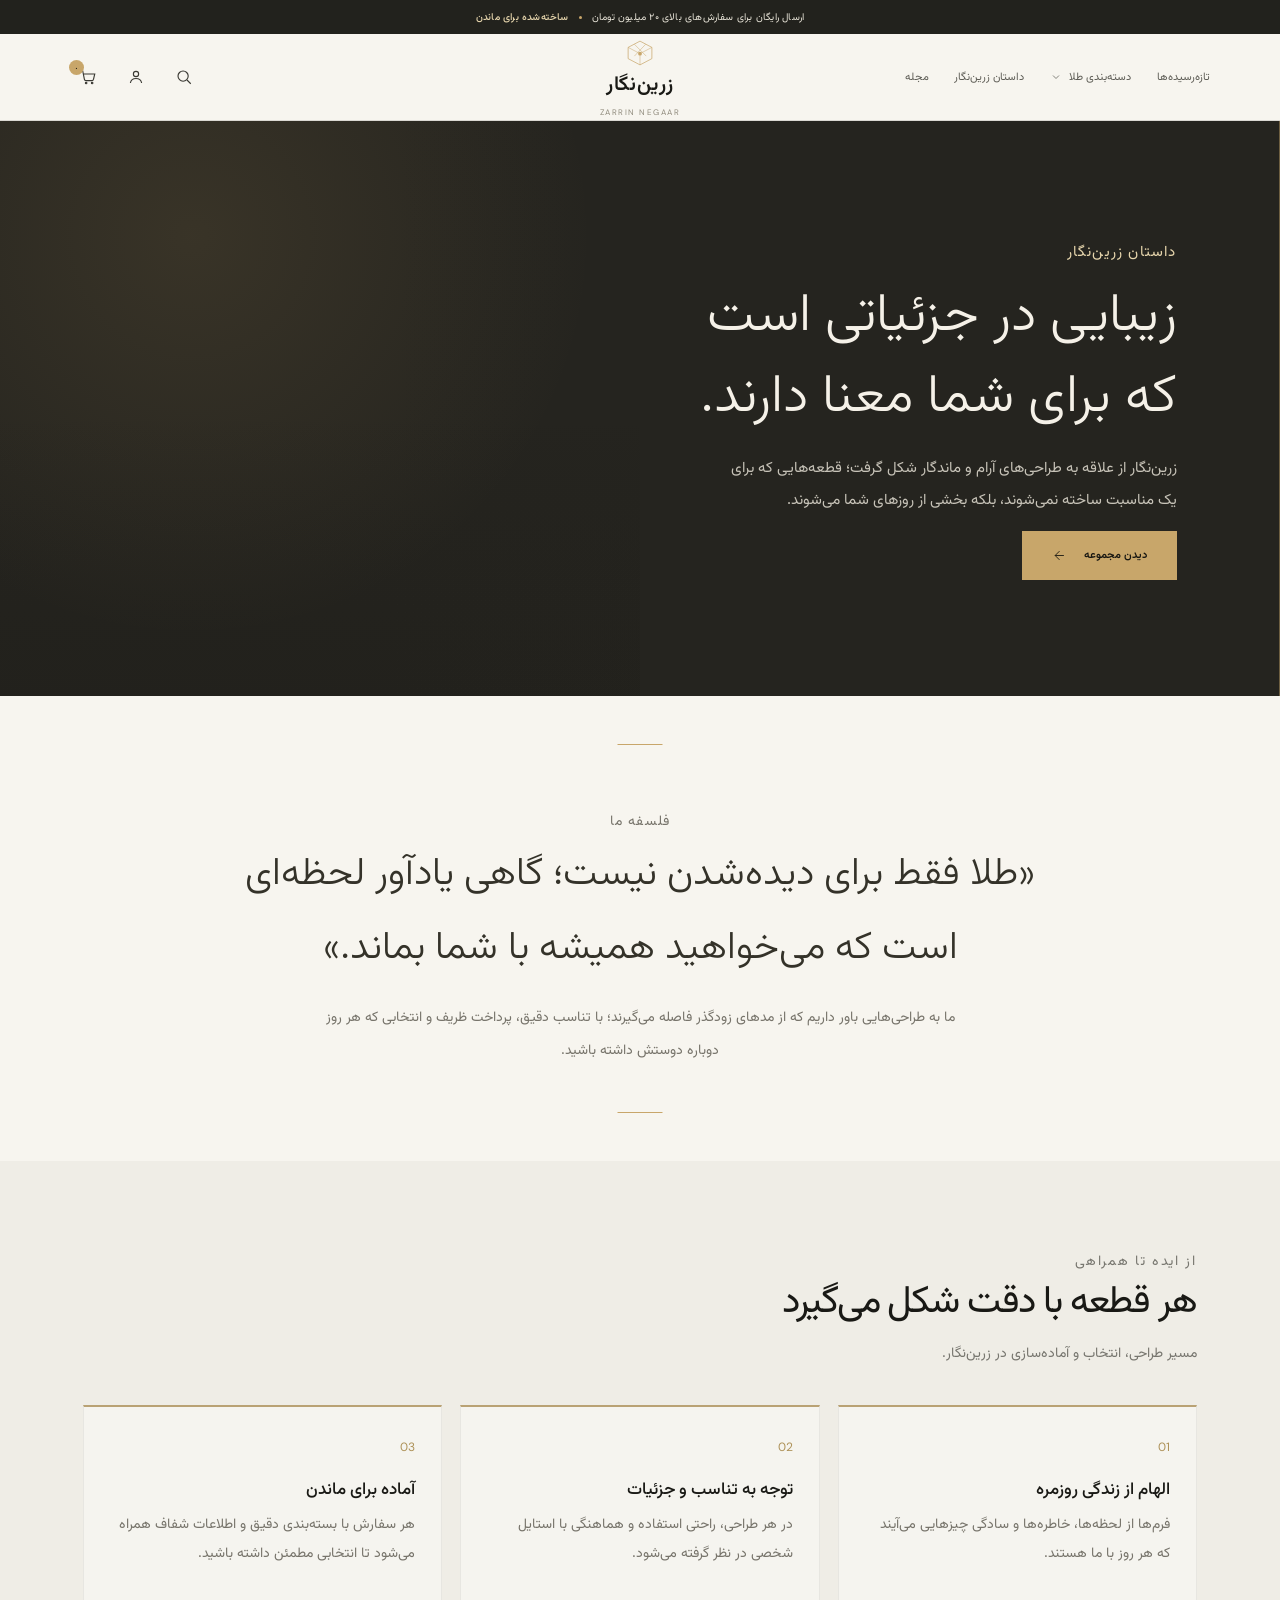
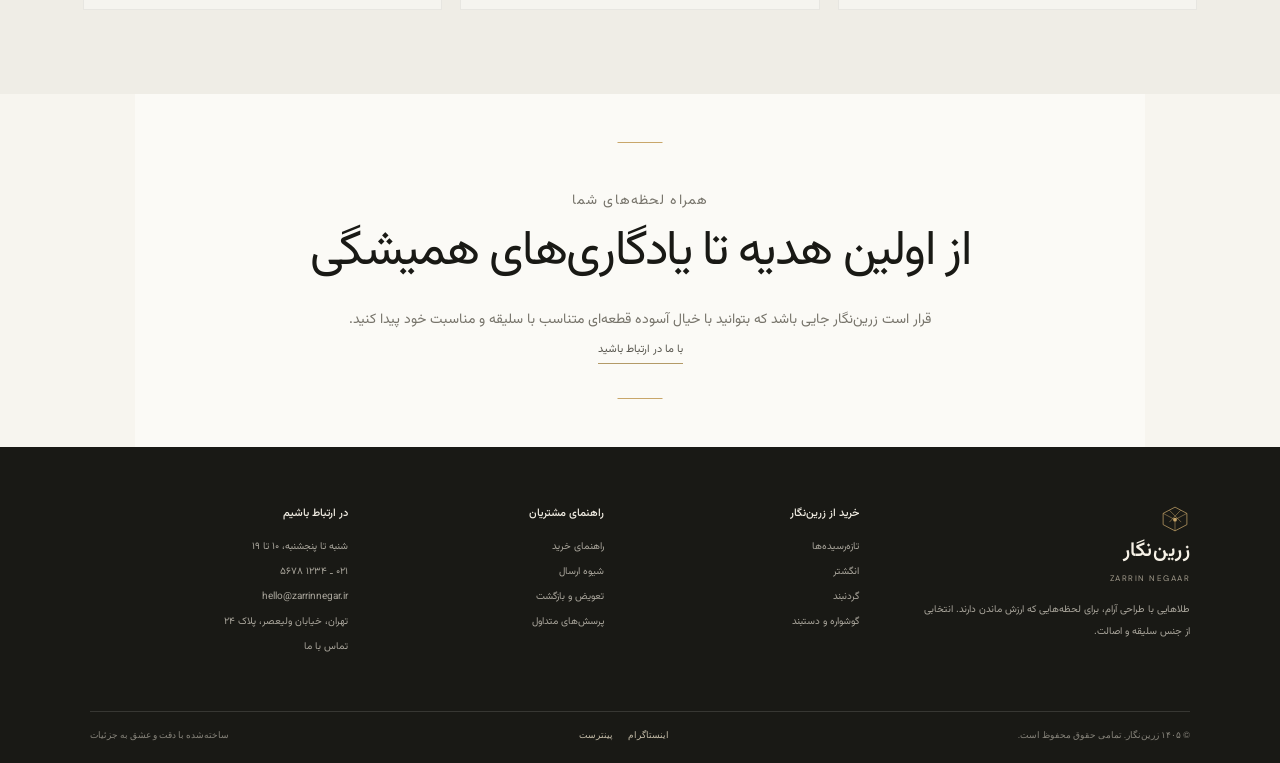
==== about.html @ 1ecd7d29 "Add complete Zarrin Negar website and Pages deployment" ====
<!doctype html>
<html lang="fa" dir="rtl">
<head>
  <meta charset="utf-8">
  <meta name="viewport" content="width=device-width, initial-scale=1">
  <meta name="theme-color" content="#171713">
  <meta name="description" content="با داستان و نگاه طراحی زرین‌نگار آشنا شوید.">
  <title>داستان زرین‌نگار | زرین‌نگار</title>
  <link rel="preconnect" href="https://fonts.googleapis.com">
  <link rel="preconnect" href="https://fonts.gstatic.com" crossorigin>
  <link href="https://fonts.googleapis.com/css2?family=DM+Sans:wght@400;500;600;700&family=Vazirmatn:wght@300;400;500;600;700;800&display=swap" rel="stylesheet">
  <link rel="stylesheet" href="assets/site.css">
</head>
<body data-page="about">
<div class="announcement"><span>ارسال رایگان برای سفارش‌های بالای ۲۰ میلیون تومان</span><span class="dot"></span><b>ساخته‌شده برای ماندن</b></div>
<header class="site-header">
    <div class="header-main">
      <nav class="header-nav" aria-label="منوی اصلی">
        <ul class="nav-links">
          <li><a href="products.html">تازه‌رسیده‌ها</a></li>
          <li class="nav-item has-mega">
            <button class="nav-trigger" id="gold-menu-trigger" aria-haspopup="true" aria-expanded="false" aria-controls="gold-mega-menu">
              دسته‌بندی طلا
              <svg viewBox="0 0 24 24" aria-hidden="true"><path d="m6 9 6 6 6-6"/></svg>
            </button>
            <div class="mega-menu" id="gold-mega-menu">
              <div class="mega-menu-inner">
                <div class="mega-intro">
                  <p class="mega-kicker">انتخابی به سبک شما</p>
                  <h2>یک جزئیات، تمام تفاوت.</h2>
                  <p>از قطعه‌های مینیمال روزمره تا انتخاب‌های چشمگیر برای مناسبت‌های خاص.</p>
                  <a class="mega-all-link" href="products.html">دیدن همه دسته‌ها <svg viewBox="0 0 24 24" aria-hidden="true"><path d="M19 12H5m7 7-7-7 7-7"/></svg></a>
                  <div class="mega-quicklinks"><a href="products.html">هدیه‌های ماندگار</a><a href="products.html">طلاهای مینیمال</a></div>
                </div>
                <div class="mega-categories" aria-label="دسته‌بندی محصولات">
                  <a class="mega-category-card" href="products.html"><img loading="lazy" src="https://images.unsplash.com/photo-1605100804763-247f67b3557e?auto=format&fit=crop&w=650&q=80" alt=""><span><strong>انگشتر</strong><small>ظریف، روزمره و خاص</small></span></a>
                  <a class="mega-category-card" href="products.html"><img loading="lazy" src="https://images.unsplash.com/photo-1611652022419-a9419f74343d?auto=format&fit=crop&w=650&q=80" alt=""><span><strong>گردنبند</strong><small>زنجیر و پلاک‌های ماندگار</small></span></a>
                  <a class="mega-category-card" href="products.html"><img loading="lazy" src="https://images.unsplash.com/photo-1617038220319-276d3cfab638?auto=format&fit=crop&w=650&q=80" alt=""><span><strong>گوشواره</strong><small>از مینیمال تا مجلسی</small></span></a>
                  <a class="mega-category-card" href="products.html"><img loading="lazy" src="https://images.unsplash.com/photo-1611591437281-460bfbe1220a?auto=format&fit=crop&w=650&q=80" alt=""><span><strong>دستبند</strong><small>همراه همیشگی شما</small></span></a>
                </div>
                <a class="mega-feature" href="products.html">
                  <img loading="lazy" src="https://images.unsplash.com/photo-1617038220319-276d3cfab638?auto=format&fit=crop&w=900&q=82" alt="مجموعه تازه زرین‌نگار">
                  <span class="mega-feature-copy"><small>تازه در زرین‌نگار</small><strong>درخشش‌های هر روز</strong><span>دیدن مجموعه <svg viewBox="0 0 24 24" aria-hidden="true"><path d="M19 12H5m7 7-7-7 7-7"/></svg></span></span>
                </a>
              </div>
            </div>
          </li>
          <li><a href="about.html">داستان زرین‌نگار</a></li>
          <li><a href="journal.html">مجله</a></li>
        </ul>
      </nav>
      <button class="icon-button menu-toggle" id="mobile-menu-toggle" aria-label="باز کردن منو" aria-expanded="false" aria-controls="mobile-menu">
        <svg viewBox="0 0 24 24"><path d="M4 7h16M4 12h16M4 17h16"/></svg>
      </button>
      <a class="brand" href="index.html" aria-label="زرین‌نگار، صفحه اصلی">
        <svg class="brand-mark" viewBox="0 0 48 44" aria-hidden="true"><path d="M24 3 5 13v18l19 10 19-10V13L24 3Z" fill="none" stroke="currentColor" stroke-width="1.15"/><path d="m5 13 19 10 19-10M24 23v18M15 8l19 19M33 8 15 27" fill="none" stroke="currentColor" stroke-width=".8"/><circle cx="24" cy="23" r="3" fill="currentColor"/></svg>
        <span class="brand-name">زرین‌نگار</span><span class="brand-caption">ZARRIN NEGAAR</span>
      </a>
      <div class="header-tools">
        <button class="icon-button search-button" aria-label="جست‌وجو"><svg viewBox="0 0 24 24"><circle cx="10.8" cy="10.8" r="6.8"/><path d="m16 16 5 5"/></svg></button>
        <button class="icon-button" aria-label="حساب کاربری"><svg viewBox="0 0 24 24"><circle cx="12" cy="8" r="3.5"/><path d="M4.5 20c.7-4 3.3-6 7.5-6s6.8 2 7.5 6"/></svg></button>
        <a href="cart.html" class="icon-button" aria-label="سبد خرید"><svg viewBox="0 0 24 24"><path d="M3 4h2l2.2 11.2a2 2 0 0 0 2 1.6h8.2a2 2 0 0 0 1.9-1.5L21 8H6"/><circle cx="9.5" cy="20" r="1"/><circle cx="17.5" cy="20" r="1"/></svg><span class="cart-count">0</span></a>
      </div>
    </div>
    <nav class="mobile-nav" id="mobile-menu" aria-label="منوی موبایل">
      <div class="mobile-nav-head">
        <a class="mobile-brand" href="index.html" aria-label="زرین‌نگار، صفحه اصلی">
          <svg class="brand-mark" viewBox="0 0 48 44" aria-hidden="true"><path d="M24 3 5 13v18l19 10 19-10V13L24 3Z" fill="none" stroke="currentColor" stroke-width="1.15"/><path d="m5 13 19 10 19-10M24 23v18M15 8l19 19M33 8 15 27" fill="none" stroke="currentColor" stroke-width=".8"/><circle cx="24" cy="23" r="3" fill="currentColor"/></svg>
          <span><span class="mobile-brand-name">زرین‌نگار</span><span class="mobile-brand-caption">ZARRIN NEGAAR</span></span>
        </a>
        <button class="mobile-close" type="button" aria-label="بستن منو"><svg viewBox="0 0 24 24"><path d="m6 6 12 12M18 6 6 18"/></svg></button>
      </div>
      <div class="mobile-nav-meta"><span>فروشگاه آنلاین زرین‌نگار</span><span>همراه شما</span></div>
      <div class="mobile-nav-links">
        <a class="mobile-nav-link" href="products.html"><span class="mobile-number">01</span><span>تازه‌رسیده‌ها</span><svg viewBox="0 0 24 24" aria-hidden="true"><path d="M19 12H5m7 7-7-7 7-7"/></svg></a>
        <div class="mobile-accordion">
          <button class="mobile-accordion-trigger" type="button" aria-expanded="false" aria-controls="mobile-categories"><span>دسته‌بندی طلا</span><svg viewBox="0 0 24 24" aria-hidden="true"><path d="m6 9 6 6 6-6"/></svg></button>
          <div class="mobile-subnav" id="mobile-categories" hidden><a href="products.html">انگشتر</a><a href="products.html">گردنبند</a><a href="products.html">گوشواره</a><a href="products.html">دستبند</a></div>
        </div>
        <a class="mobile-nav-link" href="about.html"><span class="mobile-number">02</span><span>داستان زرین‌نگار</span><svg viewBox="0 0 24 24" aria-hidden="true"><path d="M19 12H5m7 7-7-7 7-7"/></svg></a>
        <a class="mobile-nav-link" href="journal.html"><span class="mobile-number">03</span><span>مجله زرین‌نگار</span><svg viewBox="0 0 24 24" aria-hidden="true"><path d="M19 12H5m7 7-7-7 7-7"/></svg></a>
      </div>
      <a class="mobile-menu-cta" href="products.html">دیدن همه محصولات <svg viewBox="0 0 24 24" aria-hidden="true"><path d="M19 12H5m7 7-7-7 7-7"/></svg></a>
      <div class="mobile-nav-bottom"><div>برای راهنمایی و خرید<a href="tel:+982112345678">۰۲۱ ـ ۱۲۳۴ ۵۶۷۸</a></div><div class="mobile-socials"><a href="#">اینستاگرام</a><a href="#">تلگرام</a></div></div>
    </nav>
    <button class="menu-backdrop" type="button" aria-label="بستن منو" hidden></button>
  </header>

<main class="inner-page">
  <section class="story-hero"><div class="story-hero-copy"><p class="page-kicker">داستان زرین‌نگار</p><h1>زیبایی در جزئیاتی است که برای شما معنا دارند.</h1><p>زرین‌نگار از علاقه به طراحی‌های آرام و ماندگار شکل گرفت؛ قطعه‌هایی که برای یک مناسبت ساخته نمی‌شوند، بلکه بخشی از روزهای شما می‌شوند.</p><a class="button-primary" href="products.html">دیدن مجموعه <svg viewBox="0 0 24 24"><path d="M19 12H5m7 7-7-7 7-7"/></svg></a></div><div class="story-hero-image" role="img" aria-label="جزئیات زیورآلات طلا"></div></section>
  <section class="story-statement"><p class="page-kicker">فلسفه ما</p><blockquote>«طلا فقط برای دیده‌شدن نیست؛ گاهی یادآور لحظه‌ای است که می‌خواهید همیشه با شما بماند.»</blockquote><p>ما به طراحی‌هایی باور داریم که از مدهای زودگذر فاصله می‌گیرند؛ با تناسب دقیق، پرداخت ظریف و انتخابی که هر روز دوباره دوستش داشته باشید.</p></section>
  <section class="craft-section"><div class="section-heading"><div><p class="section-kicker">از ایده تا همراهی</p><h2>هر قطعه با دقت شکل می‌گیرد</h2><p>مسیر طراحی، انتخاب و آماده‌سازی در زرین‌نگار.</p></div></div><div class="craft-grid"><article class="craft-card"><b>01</b><h3>الهام از زندگی روزمره</h3><p>فرم‌ها از لحظه‌ها، خاطره‌ها و سادگی چیزهایی می‌آیند که هر روز با ما هستند.</p></article><article class="craft-card"><b>02</b><h3>توجه به تناسب و جزئیات</h3><p>در هر طراحی، راحتی استفاده و هماهنگی با استایل شخصی در نظر گرفته می‌شود.</p></article><article class="craft-card"><b>03</b><h3>آماده برای ماندن</h3><p>هر سفارش با بسته‌بندی دقیق و اطلاعات شفاف همراه می‌شود تا انتخابی مطمئن داشته باشید.</p></article></div></section>
  <section class="story-statement"><p class="page-kicker">همراه لحظه‌های شما</p><h2 class="page-title">از اولین هدیه تا یادگاری‌های همیشگی</h2><p>قرار است زرین‌نگار جایی باشد که بتوانید با خیال آسوده قطعه‌ای متناسب با سلیقه و مناسبت خود پیدا کنید.</p><a class="view-all" href="contact.html">با ما در ارتباط باشید</a></section>
</main>
<footer class="site-footer">
    <div class="footer-main">
      <div class="footer-brand-block"><a class="brand footer-brand" href="index.html"><svg class="brand-mark" viewBox="0 0 48 44" aria-hidden="true"><path d="M24 3 5 13v18l19 10 19-10V13L24 3Z" fill="none" stroke="currentColor" stroke-width="1.15"/><path d="m5 13 19 10 19-10M24 23v18M15 8l19 19M33 8 15 27" fill="none" stroke="currentColor" stroke-width=".8"/><circle cx="24" cy="23" r="3" fill="currentColor"/></svg><span class="brand-name">زرین‌نگار</span><span class="brand-caption">ZARRIN NEGAAR</span></a><p class="footer-about">طلاهایی با طراحی آرام، برای لحظه‌هایی که ارزش ماندن دارند. انتخابی از جنس سلیقه و اصالت.</p></div>
      <div class="footer-col"><h3>خرید از زرین‌نگار</h3><a href="products.html">تازه‌رسیده‌ها</a><a href="products.html">انگشتر</a><a href="products.html">گردنبند</a><a href="products.html">گوشواره و دستبند</a></div>
      <div class="footer-col"><h3>راهنمای مشتریان</h3><a href="shipping.html#guide">راهنمای خرید</a><a href="shipping.html">شیوه ارسال</a><a href="shipping.html#returns">تعویض و بازگشت</a><a href="faq.html">پرسش‌های متداول</a></div>
      <div class="footer-col"><h3>در ارتباط باشیم</h3><p>شنبه تا پنجشنبه، ۱۰ تا ۱۹</p><a href="tel:+982112345678">۰۲۱ ـ ۱۲۳۴ ۵۶۷۸</a><a href="mailto:hello@zarrinnegar.ir">hello@zarrinnegar.ir</a><p>تهران، خیابان ولیعصر، پلاک ۲۴</p><a href="contact.html">تماس با ما</a></div>
    </div>
    <div class="footer-bottom"><span>© ۱۴۰۵ زرین‌نگار. تمامی حقوق محفوظ است.</span><div class="socials"><a href="#" aria-label="اینستاگرام">اینستاگرام</a><a href="#" aria-label="پینترست">پینترست</a></div><span>ساخته‌شده با دقت و عشق به جزئیات</span></div>
  </footer>
<div class="toast" role="status" aria-live="polite"></div>
<script src="assets/site.js" defer></script>
</body>
</html>
---- assets/site.css ----
:root {
      --ink: #191915;
      --ink-soft: #292923;
      --paper: #f7f5ef;
      --paper-deep: #eeeae0;
      --gold: #c8a66a;
      --gold-light: #e7d6ad;
      --muted: #77766f;
      --line: rgba(25, 25, 21, .13);
      --white: #fffefa;
      --serif: Georgia, 'Times New Roman', serif;
      --ease: cubic-bezier(.22,.68,0,1);
    }
    * { box-sizing: border-box; }
    html { scroll-behavior: smooth; }
    body { margin: 0; background: var(--paper); color: var(--ink); font-family: 'Vazirmatn', sans-serif; -webkit-font-smoothing: antialiased; }
    body, button, input { font-family: 'Vazirmatn', sans-serif; }
    a { color: inherit; text-decoration: none; }
    button { color: inherit; }
    a:focus-visible, button:focus-visible { outline: 2px solid #a27d3e; outline-offset: 3px; }
    .announcement { height: 34px; display: flex; justify-content: center; align-items: center; gap: 10px; background: #22221d; color: #e9e5d9; font-size: 10px; letter-spacing: .02em; }
    .announcement b { color: var(--gold-light); font-weight: 500; }
    .announcement .dot { width: 3px; height: 3px; background: var(--gold); border-radius: 50%; }
    .site-header { position: relative; z-index: 20; background: var(--paper); border-bottom: 1px solid var(--line); }
    .header-main { max-width: 1440px; min-height: 86px; padding: 0 clamp(28px, 5.5vw, 78px); margin: auto; display: grid; grid-template-columns: minmax(0, 1fr) auto minmax(0, 1fr); column-gap: clamp(24px, 4vw, 56px); align-items: center; }
    .header-tools, .header-nav, .nav-links, .brand, .icon-button { display: flex; align-items: center; }
    .header-tools { gap: 12px; justify-self: end; white-space: nowrap; }
    .header-nav { min-width: 0; justify-self: start; }
    .nav-links { gap: clamp(17px, 2vw, 29px); list-style: none; padding: 0; margin: 0; color: #5d5c55; font-size: 11px; white-space: nowrap; }
    .nav-links a { transition: color .2s ease; }
    .nav-links a:hover { color: #a27d3e; }
    .nav-item { display: flex; align-items: center; }
    .nav-trigger { display: inline-flex; align-items: center; gap: 7px; padding: 12px 0; border: 0; background: transparent; color: inherit; font: inherit; white-space: nowrap; cursor: pointer; transition: color .2s ease; }
    .nav-trigger:hover, .nav-trigger[aria-expanded="true"] { color: #a27d3e; }
    .nav-trigger svg { width: 12px; height: 12px; stroke: currentColor; stroke-width: 1.5; fill: none; transition: transform .25s ease; }
    .nav-item.has-mega:hover:not(.is-dismissed) .nav-trigger svg, .nav-item.is-open .nav-trigger svg { transform: rotate(180deg); }
    .mega-menu { position: absolute; z-index: 25; top: 100%; right: 0; left: 0; overflow: hidden; background: rgba(249,247,241,.985); border-top: 1px solid rgba(25,25,21,.08); box-shadow: 0 24px 44px rgba(23,22,18,.13); opacity: 0; visibility: hidden; pointer-events: none; transform: translateY(10px); transition: opacity .25s ease, transform .25s ease, visibility .25s; }
    .nav-item.has-mega:hover:not(.is-dismissed) .mega-menu, .nav-item.has-mega.is-open .mega-menu { opacity: 1; visibility: visible; pointer-events: auto; transform: translateY(0); }
    .mega-menu-inner { max-width: 1440px; padding: 28px clamp(28px, 5.5vw, 78px) 32px; margin: auto; display: grid; grid-template-columns: .82fr 1.65fr 1fr; gap: 24px; align-items: stretch; }
    .mega-intro { padding: 11px 0 11px 22px; display: flex; flex-direction: column; justify-content: center; align-items: flex-start; border-left: 1px solid var(--line); }
    .mega-kicker { margin: 0 0 10px; color: #a27d3e; font-size: 9px; letter-spacing: .1em; }
    .mega-intro h2 { max-width: 245px; margin: 0; font-size: 22px; line-height: 1.65; font-weight: 400; }
    .mega-intro p { max-width: 255px; margin: 8px 0 15px; color: #77746b; font-size: 10px; line-height: 2; }
    .mega-all-link { display: inline-flex; align-items: center; gap: 7px; color: #6f572f; font-size: 10px; }
    .mega-all-link svg { width: 14px; height: 14px; stroke: currentColor; stroke-width: 1.4; fill: none; }
    .mega-quicklinks { display: flex; flex-wrap: wrap; gap: 7px; margin-top: 19px; }
    .mega-quicklinks a { padding: 6px 9px; border: 1px solid rgba(25,25,21,.12); color: #67645b; font-size: 9px; transition: background .2s, border-color .2s; }
    .mega-quicklinks a:hover { background: #eee8da; border-color: rgba(162,125,62,.35); }
    .mega-categories { display: grid; grid-template-columns: repeat(2, minmax(0, 1fr)); gap: 11px; }
    .mega-category-card { position: relative; min-width: 0; min-height: 112px; overflow: hidden; display: flex; flex-direction: column; justify-content: flex-end; align-items: flex-start; padding: 14px 15px; color: white; background: #cbc5b8; }
    .mega-category-card img, .mega-feature img { position: absolute; inset: 0; width: 100%; height: 100%; display: block; object-fit: cover; transition: transform .7s var(--ease); }
    .mega-category-card:after, .mega-feature:after { content: ''; position: absolute; inset: 0; background: linear-gradient(0deg, rgba(21,20,17,.8), rgba(21,20,17,.04) 75%); }
    .mega-category-card > span, .mega-feature-copy { position: relative; z-index: 1; }
    .mega-category-card strong { font-size: 14px; font-weight: 500; }
    .mega-category-card small { margin-top: 3px; color: rgba(255,255,255,.75); font-size: 9px; }
    .mega-category-card:hover img, .mega-feature:hover img { transform: scale(1.055); }
    .mega-feature { position: relative; min-height: 235px; overflow: hidden; display: flex; align-items: flex-end; padding: 20px; color: white; background: #aaa08d; }
    .mega-feature:after { background: linear-gradient(0deg, rgba(21,20,17,.82), rgba(21,20,17,.02) 82%); }
    .mega-feature-copy small { display: block; margin-bottom: 5px; color: var(--gold-light); font-size: 9px; }
    .mega-feature-copy strong { display: block; font-size: 18px; font-weight: 400; }
    .mega-feature-copy span { display: inline-flex; align-items: center; gap: 7px; margin-top: 12px; font-size: 9px; }
    .mega-feature-copy svg { width: 13px; height: 13px; stroke: currentColor; stroke-width: 1.4; fill: none; }
    .brand { justify-self: center; gap: 8px; flex-direction: column; line-height: 1; white-space: nowrap; }
    .brand-mark { width: 30px; height: 28px; color: var(--gold); }
    .brand-name { font-size: 20px; letter-spacing: .03em; font-weight: 600; }
    .brand-caption { margin-top: 5px; color: #8f8a7c; font-size: 8px; letter-spacing: .19em; direction: ltr; font-family: 'DM Sans', sans-serif; }
    .icon-button { position: relative; justify-content: center; width: 36px; height: 36px; padding: 0; background: transparent; border: 1px solid transparent; border-radius: 50%; cursor: pointer; color: #3a3933; transition: color .2s, background .2s, border-color .2s; }
    .icon-button:hover { color: #a27d3e; background: #efede6; border-color: rgba(162,125,62,.14); }
    .icon-button svg { width: 18px; height: 18px; stroke: currentColor; stroke-width: 1.5; fill: none; }
    .cart-count { position: absolute; top: 0; left: -2px; display: grid; place-items: center; min-width: 15px; height: 15px; padding: 0 3px; border-radius: 50%; background: var(--gold); color: #201d16; font-family: 'DM Sans', sans-serif; font-size: 9px; }
    .menu-toggle { display: none; }
    .hero { min-height: 650px; height: min(760px, calc(100svh - 116px)); position: relative; overflow: hidden; background: #25241f; color: var(--white); }
    .hero-image { position: absolute; inset: 0; background-image: linear-gradient(270deg, rgba(21,21,18,.97) 0%, rgba(21,21,18,.86) 30%, rgba(21,21,18,.28) 59%, rgba(21,21,18,.02) 100%), url('https://images.unsplash.com/photo-1611652022419-a9419f74343d?auto=format&fit=crop&w=2200&q=88'); background-position: center, 39% 43%; background-size: cover; transform: scale(1.01); }
    .hero:after { content: ''; position: absolute; inset: 0; pointer-events: none; background: linear-gradient(0deg, rgba(15,15,13,.28), transparent 23%); }
    .hero-inner { position: relative; z-index: 1; width: min(1440px, 100%); height: 100%; padding: 0 8.1%; margin: auto; display: flex; align-items: center; }
    .hero-copy { width: min(520px, 48%); padding: 5px 0 28px; animation: rise .9s var(--ease) both; }
    .eyebrow { display: inline-flex; align-items: center; gap: 10px; color: var(--gold-light); font-size: 10px; letter-spacing: .12em; }
    .eyebrow:before { content: ''; width: 27px; height: 1px; background: var(--gold); }
    .hero h1 { margin: 23px 0 18px; font-weight: 400; font-size: clamp(42px, 5vw, 72px); line-height: 1.36; letter-spacing: -.045em; }
    .hero h1 span { display: block; color: var(--gold-light); font-weight: 300; }
    .hero-copy p { max-width: 390px; margin: 0; color: #d0cec7; font-size: 13px; line-height: 2.2; font-weight: 300; }
    .hero-actions { display: flex; align-items: center; gap: 24px; margin-top: 32px; }
    .button-primary { min-width: 155px; height: 49px; display: inline-flex; justify-content: center; align-items: center; gap: 17px; padding: 0 20px; background: var(--gold); color: #171611; border: 1px solid var(--gold); font-size: 11px; font-weight: 600; transition: background .25s, color .25s, gap .25s; }
    .button-primary:hover { background: transparent; color: var(--gold-light); gap: 23px; }
    .button-primary svg, .text-link svg { width: 15px; height: 15px; stroke: currentColor; stroke-width: 1.4; fill: none; }
    .text-link { display: inline-flex; align-items: center; gap: 8px; color: #e3e0d8; font-size: 11px; transition: color .2s; }
    .text-link:hover { color: var(--gold-light); }
    .hero-index { position: absolute; z-index: 1; bottom: 36px; left: 8%; display: flex; align-items: center; gap: 11px; color: rgba(255,255,255,.63); font: 10px 'DM Sans', sans-serif; direction: ltr; }
    .hero-index .index-line { width: 50px; height: 1px; background: rgba(255,255,255,.5); }
    .hero-index strong { color: white; font-weight: 400; }
    .side-note { position: absolute; z-index: 1; right: 3%; top: 50%; transform: translateY(-50%); writing-mode: vertical-rl; color: rgba(255,255,255,.47); font-size: 9px; letter-spacing: .16em; }
    .section { padding: 100px 6.5%; }
    .section-heading { max-width: 1440px; margin: 0 auto 42px; display: flex; justify-content: space-between; align-items: end; }
    .section-kicker { margin: 0 0 11px; color: #a27d3e; font-size: 10px; letter-spacing: .12em; }
    .section-heading h2, .editorial-copy h2 { margin: 0; font-size: clamp(25px, 3vw, 39px); font-weight: 400; letter-spacing: -.04em; }
    .section-heading p { margin: 10px 0 0; color: var(--muted); font-size: 12px; }
    .view-all { display: inline-flex; align-items: center; gap: 9px; padding-bottom: 5px; border-bottom: 1px solid #b39a67; color: #58564e; font-size: 11px; white-space: nowrap; }
    .view-all svg { width: 14px; height: 14px; stroke: currentColor; stroke-width: 1.4; fill: none; }
    .category-grid { max-width: 1440px; margin: auto; display: grid; grid-template-columns: repeat(4, 1fr); gap: 18px; }
    .category-card { position: relative; min-height: 355px; overflow: hidden; background: #ded9cd; }
    .category-card img { width: 100%; height: 100%; min-height: 355px; object-fit: cover; display: block; transition: transform .8s var(--ease); filter: saturate(.82); }
    .category-card:hover img { transform: scale(1.045); }
    .category-card:after { content: ''; position: absolute; inset: 45% 0 0; background: linear-gradient(0deg, rgba(22,21,18,.82), transparent); }
    .category-label { position: absolute; z-index: 1; right: 20px; left: 20px; bottom: 18px; display: flex; align-items: end; justify-content: space-between; color: white; }
    .category-label span { display: block; color: rgba(255,255,255,.68); font-size: 9px; margin-bottom: 5px; }
    .category-label strong { font-size: 17px; font-weight: 400; }
    .category-arrow { width: 30px; height: 30px; border: 1px solid rgba(255,255,255,.58); border-radius: 50%; display: grid; place-items: center; }
    .category-arrow svg { width: 14px; height: 14px; stroke: white; stroke-width: 1.3; fill: none; }
    .products-section { background: #efede6; }
    .products-grid { max-width: 1440px; margin: auto; display: grid; grid-template-columns: repeat(4, 1fr); gap: 18px; }
    .product-card { position: relative; min-width: 0; }
    .product-image-wrap { position: relative; overflow: hidden; background: #e5e1d7; aspect-ratio: .88; }
    .product-image-wrap img { width: 100%; height: 100%; object-fit: cover; display: block; transition: transform .7s var(--ease); }
    .product-card:hover .product-image-wrap img { transform: scale(1.04); }
    .product-tag { position: absolute; top: 14px; right: 14px; padding: 5px 10px; background: rgba(250,248,241,.9); color: #615c4f; font-size: 9px; }
    .wish-button { position: absolute; top: 10px; left: 10px; display: grid; place-items: center; width: 35px; height: 35px; padding: 0; border: 0; background: rgba(250,248,241,.84); border-radius: 50%; cursor: pointer; color: #5e5b54; transition: color .2s, transform .2s; }
    .wish-button svg { width: 17px; height: 17px; stroke: currentColor; stroke-width: 1.45; fill: none; }
    .wish-button.active { color: #9d4e46; transform: scale(1.08); }
    .wish-button.active svg { fill: currentColor; }
    .product-meta { padding: 15px 2px 0; }
    .product-title-row { display: flex; justify-content: space-between; gap: 10px; align-items: start; }
    .product-title { margin: 0; font-size: 13px; font-weight: 500; }
    .product-weight { margin: 5px 0 0; color: #8b8980; font-size: 10px; }
    .product-price { margin: 1px 0 0; color: #403c33; font-size: 12px; white-space: nowrap; }
    .price-unit { color: #7d796e; font-size: 9px; }
    .product-buy { width: 100%; margin-top: 13px; padding: 9px 0; border: 0; border-top: 1px solid var(--line); background: transparent; color: #555247; cursor: pointer; font-size: 10px; text-align: right; transition: color .2s; }
    .product-buy span { float: left; font-size: 17px; line-height: 14px; color: #a27d3e; }
    .product-buy:hover { color: #a27d3e; }
    .editorial { min-height: 570px; display: grid; grid-template-columns: 1.05fr .95fr; background: #282720; color: white; }
    .editorial-image { min-height: 520px; background: url('https://images.unsplash.com/photo-1617038220319-276d3cfab638?auto=format&fit=crop&w=1500&q=88') center 48% / cover; }
    .editorial-copy { display: flex; flex-direction: column; justify-content: center; align-items: flex-start; padding: 75px clamp(40px, 8vw, 130px) 75px 8%; }
    .editorial-copy .section-kicker { color: var(--gold-light); }
    .editorial-copy h2 { max-width: 430px; margin-bottom: 18px; font-size: clamp(30px, 3.5vw, 48px); line-height: 1.5; }
    .editorial-copy p { max-width: 400px; margin: 0; color: #c8c5bb; font-size: 12px; font-weight: 300; line-height: 2.4; }
    .editorial-copy .button-primary { margin-top: 28px; }
    .values { max-width: 1300px; padding: 60px 6.5%; margin: auto; display: grid; grid-template-columns: repeat(4, 1fr); }
    .value-item { min-height: 85px; padding: 0 25px; display: flex; align-items: center; justify-content: center; gap: 13px; border-left: 1px solid var(--line); }
    .value-item:last-child { border-left: 0; }
    .value-icon { color: #a27d3e; }
    .value-icon svg { width: 25px; height: 25px; stroke: currentColor; stroke-width: 1.3; fill: none; }
    .value-item strong { display: block; font-size: 11px; font-weight: 500; }
    .value-item span { display: block; margin-top: 5px; color: #848178; font-size: 9px; }
    .journal { padding-top: 70px; background: #f0eee8; }
    .journal-grid { max-width: 1440px; margin: auto; display: grid; grid-template-columns: 1.2fr 1fr 1fr; gap: 18px; }
    .journal-card { min-width: 0; }
    .journal-card img { display: block; width: 100%; aspect-ratio: 1.05; object-fit: cover; filter: saturate(.75); }
    .journal-card:first-child img { aspect-ratio: 1.43; }
    .journal-card time { display: block; margin-top: 15px; color: #9b8968; font-size: 9px; }
    .journal-card h3 { margin: 7px 0 0; font-size: 14px; font-weight: 500; }
    .journal-card p { margin: 7px 0 0; color: var(--muted); font-size: 10px; line-height: 2; }
    .newsletter { padding: 68px 7%; background: #d8ceba; text-align: center; }
    .newsletter .section-kicker { margin-bottom: 8px; color: #765f36; }
    .newsletter h2 { margin: 0; font-size: 26px; font-weight: 400; }
    .newsletter p { margin: 10px 0 22px; color: #666052; font-size: 11px; }
    .newsletter-form { width: min(440px, 100%); height: 48px; display: flex; margin: auto; border-bottom: 1px solid #82765e; }
    .newsletter-form input { flex: 1; min-width: 0; padding: 0 4px; color: #292720; background: transparent; border: 0; outline: 0; font-size: 11px; }
    .newsletter-form input::placeholder { color: #827b6d; }
    .newsletter-form button { padding: 0 12px; background: transparent; border: 0; cursor: pointer; color: #363226; font-size: 10px; }
    .site-footer { padding: 58px 7% 22px; background: var(--ink); color: #ede9df; }
    .footer-main { max-width: 1440px; margin: auto; display: grid; grid-template-columns: 1.35fr 1fr 1fr 1.2fr; gap: 40px; padding-bottom: 47px; }
    .footer-brand { align-items: flex-start; justify-self: start; }
    .footer-brand .brand-name { color: #f7f2e7; }
    .footer-brand .brand-caption { color: #a39c8d; }
    .footer-about { max-width: 270px; margin: 17px 0 0; color: #aaa69c; font-size: 10px; line-height: 2.2; }
    .footer-col h3 { margin: 0 0 17px; color: #f2eee4; font-size: 11px; font-weight: 500; }
    .footer-col a, .footer-col p { display: block; margin: 0 0 10px; color: #aaa69c; font-size: 10px; transition: color .2s; }
    .footer-col a:hover { color: var(--gold-light); }
    .footer-bottom { max-width: 1440px; margin: auto; padding-top: 17px; display: flex; align-items: center; justify-content: space-between; border-top: 1px solid rgba(255,255,255,.13); color: #87847b; font: 9px 'DM Sans', sans-serif; }
    .socials { display: flex; gap: 15px; }
    .socials a { color: #c5bda9; }
    .toast { position: fixed; z-index: 50; right: 24px; bottom: 24px; max-width: calc(100vw - 48px); padding: 13px 18px; background: #23231e; color: #f3eedf; font-size: 11px; box-shadow: 0 8px 30px rgba(0,0,0,.18); opacity: 0; pointer-events: none; transform: translateY(12px); transition: .3s; }
    .toast.show { opacity: 1; transform: translateY(0); }
    .mobile-nav { display: none; }
    .menu-backdrop { display: none; }
    body.menu-open { overflow: hidden; }
    @keyframes rise { from { opacity: 0; transform: translateY(22px); } to { opacity: 1; transform: translateY(0); } }
    @media (max-width: 1050px) {
      .header-main { padding-inline: 4%; column-gap: 24px; }
      .nav-links { gap: 14px; font-size: 10px; }
      .header-tools { gap: 8px; }
      .category-card, .category-card img { min-height: 290px; }
      .section { padding-inline: 5%; }
      .editorial-copy { padding-inline: 7%; }
      .mega-menu-inner { gap: 16px; }
      .mega-intro { padding-left: 14px; }
      .mega-intro h2 { font-size: 19px; }
      .mega-feature { min-height: 220px; }
    }
    @media (max-width: 960px) {
      .site-header.menu-open { z-index: 50; }
      .header-main { min-height: 78px; padding-inline: 24px; grid-template-columns: minmax(0, 1fr) auto minmax(0, 1fr); column-gap: 12px; }
      .header-nav { display: none; }
      .menu-toggle { display: flex; justify-self: start; grid-column: 1; grid-row: 1; }
      .brand { grid-column: 2; grid-row: 1; }
      .header-tools { grid-column: 3; grid-row: 1; gap: 7px; }
      .mega-menu { display: none; }
      .menu-backdrop { position: fixed; z-index: 41; inset: 0; width: 100%; height: 100%; padding: 0; border: 0; background: rgba(20,19,16,.48); opacity: 0; visibility: hidden; cursor: default; transition: opacity .32s ease, visibility .32s; }
      .menu-backdrop:not([hidden]) { display: block; opacity: 1; visibility: visible; }
      .mobile-nav { position: fixed; z-index: 42; top: 0; right: 0; bottom: 0; width: min(88vw, 430px); max-height: 100dvh; overflow-y: auto; display: flex; flex-direction: column; padding: 24px 25px 28px; background: var(--paper); box-shadow: -18px 0 48px rgba(20,19,16,.14); overscroll-behavior: contain; transform: translateX(105%); visibility: hidden; transition: transform .38s var(--ease), visibility .38s; }
      .mobile-nav.open { transform: translateX(0); visibility: visible; }
      .mobile-nav-head { display: flex; align-items: center; justify-content: space-between; padding-bottom: 18px; border-bottom: 1px solid var(--line); }
      .mobile-brand { display: flex; align-items: center; gap: 10px; }
      .mobile-brand .brand-mark { width: 27px; height: 25px; }
      .mobile-brand-name { font-size: 18px; font-weight: 600; }
      .mobile-brand-caption { margin-top: 4px; color: #898477; font: 7px 'DM Sans', sans-serif; letter-spacing: .16em; direction: ltr; }
      .mobile-close { width: 36px; height: 36px; display: grid; place-items: center; border: 1px solid var(--line); border-radius: 50%; background: transparent; color: #4b4942; cursor: pointer; }
      .mobile-close svg { width: 17px; height: 17px; stroke: currentColor; stroke-width: 1.5; fill: none; }
      .mobile-nav-meta { display: flex; justify-content: space-between; align-items: center; margin-top: 19px; color: #858176; font-size: 9px; }
      .mobile-nav-meta span:last-child { display: inline-flex; align-items: center; gap: 6px; color: #6f6a5d; }
      .mobile-nav-meta span:last-child:before { content: ''; width: 5px; height: 5px; border-radius: 50%; background: #8b9a68; }
      .mobile-nav-links { display: flex; flex-direction: column; margin-top: 16px; }
      .mobile-nav-link, .mobile-accordion-trigger { min-height: 54px; display: flex; align-items: center; justify-content: space-between; gap: 14px; padding: 12px 0; border: 0; border-bottom: 1px solid rgba(25,25,21,.1); background: transparent; color: #292821; text-align: right; font-size: 13px; }
      .mobile-nav-link svg, .mobile-accordion-trigger svg { flex: 0 0 auto; width: 16px; height: 16px; stroke: #8c7952; stroke-width: 1.4; fill: none; }
      .mobile-nav-link .mobile-number { margin-left: auto; color: #aa9363; font: 9px 'DM Sans', sans-serif; letter-spacing: .06em; direction: ltr; }
      .mobile-accordion-trigger { width: 100%; cursor: pointer; font-family: inherit; }
      .mobile-accordion-trigger svg { transition: transform .25s ease; }
      .mobile-accordion-trigger[aria-expanded="true"] svg { transform: rotate(180deg); }
      .mobile-subnav { display: grid; grid-template-columns: 1fr 1fr; gap: 0 15px; padding: 5px 0 11px; border-bottom: 1px solid rgba(25,25,21,.1); }
      .mobile-subnav[hidden] { display: none; }
      .mobile-subnav a { padding: 10px 0; color: #77746b; font-size: 11px; }
      .mobile-subnav a:before { content: '↙'; margin-left: 7px; color: #b19865; font-size: 10px; }
      .mobile-menu-cta { min-height: 48px; display: flex; align-items: center; justify-content: space-between; margin-top: 22px; padding: 0 15px; background: #282720; color: #f4f0e6; font-size: 11px; }
      .mobile-menu-cta svg { width: 15px; height: 15px; stroke: var(--gold-light); stroke-width: 1.4; fill: none; }
      .mobile-nav-bottom { display: flex; justify-content: space-between; align-items: end; gap: 16px; margin-top: auto; padding-top: 26px; color: #817d72; font-size: 9px; }
      .mobile-nav-bottom a { display: block; margin-top: 5px; color: #38372f; font-size: 11px; direction: ltr; text-align: right; }
      .mobile-socials { display: flex; gap: 10px; direction: rtl; }
      .mobile-socials a { color: #7c6a47; font-size: 9px; }
      .site-footer { padding-inline: 5%; }
      .footer-main { grid-template-columns: repeat(2, minmax(0, 1fr)); gap: 28px 42px; padding-bottom: 33px; }
      .footer-brand-block { grid-column: 1 / -1; display: flex; align-items: center; gap: 26px; padding-bottom: 24px; border-bottom: 1px solid rgba(255,255,255,.13); }
      .footer-about { max-width: 420px; margin: 0; }
      .footer-col h3 { margin-bottom: 14px; }
      .footer-bottom { gap: 18px; }
    }
    @media (max-width: 760px) {
      .announcement { height: 31px; font-size: 9px; }
      .header-main { min-height: 70px; padding: 0 5%; grid-template-columns: 1fr auto 1fr; }
      .header-nav { display: none; }
      .brand { grid-column: 2; }
      .brand-mark { width: 26px; height: 24px; }
      .brand-name { font-size: 18px; }
      .brand-caption { font-size: 7px; }
      .header-tools { grid-column: 3; gap: 7px; }
      .header-tools .search-button { display: none; }
      .menu-toggle { display: flex; justify-self: start; grid-column: 1; grid-row: 1; }
      .header-tools { grid-row: 1; }
      .mega-menu { display: none; }
      .icon-button { width: 31px; height: 34px; }
      .hero { height: 690px; min-height: 0; max-height: 84svh; }
      .hero-image { background-image: linear-gradient(0deg, rgba(20,20,17,.98) 0%, rgba(20,20,17,.85) 34%, rgba(20,20,17,.08) 80%), url('https://images.unsplash.com/photo-1611652022419-a9419f74343d?auto=format&fit=crop&w=1100&q=85'); background-position: center, 52% 24%; }
      .hero-inner { align-items: end; padding: 0 7% 74px; }
      .hero-copy { width: 100%; padding: 0; }
      .hero h1 { margin: 15px 0 9px; font-size: clamp(37px, 10vw, 55px); line-height: 1.35; }
      .hero-copy p { max-width: 340px; font-size: 11px; line-height: 2.05; }
      .hero-actions { margin-top: 21px; gap: 18px; }
      .button-primary { min-width: 141px; height: 44px; font-size: 10px; }
      .side-note { display: none; }
      .hero-index { bottom: 24px; left: 7%; }
      .section { padding: 68px 5%; }
      .section-heading { align-items: start; margin-bottom: 27px; gap: 15px; }
      .section-heading h2 { font-size: 26px; }
      .section-heading p { max-width: 240px; font-size: 10px; line-height: 1.9; }
      .view-all { font-size: 9px; gap: 5px; }
      .category-grid { grid-template-columns: repeat(2, 1fr); gap: 10px; }
      .category-card, .category-card img { min-height: 250px; }
      .category-label { right: 13px; left: 13px; bottom: 13px; }
      .category-label strong { font-size: 14px; }
      .category-label span { font-size: 8px; }
      .category-arrow { width: 27px; height: 27px; }
      .products-grid { grid-template-columns: repeat(2, 1fr); gap: 26px 11px; }
      .product-image-wrap { aspect-ratio: .82; }
      .product-meta { padding-top: 11px; }
      .product-title { font-size: 11px; }
      .product-weight, .product-price { font-size: 9px; }
      .price-unit { font-size: 8px; }
      .product-buy { margin-top: 9px; font-size: 9px; }
      .product-tag { top: 9px; right: 9px; padding: 4px 7px; font-size: 8px; }
      .wish-button { width: 31px; height: 31px; top: 7px; left: 7px; }
      .editorial { grid-template-columns: 1fr; }
      .editorial-image { min-height: 370px; order: 0; background-position: center 42%; }
      .editorial-copy { padding: 55px 7% 62px; }
      .editorial-copy h2 { font-size: 31px; }
      .editorial-copy p { font-size: 11px; }
      .values { padding: 37px 5%; grid-template-columns: repeat(2, 1fr); gap: 22px 0; }
      .value-item { min-height: 63px; padding-inline: 10px; justify-content: flex-start; }
      .value-item:nth-child(2) { border-left: 0; }
      .value-item strong { font-size: 10px; }
      .value-item span { font-size: 8px; }
      .value-icon svg { width: 22px; height: 22px; }
      .journal { padding-top: 59px; }
      .journal-grid { grid-template-columns: 1fr 1fr; gap: 24px 12px; }
      .journal-card:first-child { grid-column: 1 / -1; }
      .journal-card img, .journal-card:first-child img { aspect-ratio: 1.35; }
      .journal-card h3 { font-size: 12px; }
      .journal-card p { font-size: 9px; }
      .newsletter { padding: 55px 6%; }
      .newsletter h2 { font-size: 22px; }
      .newsletter p { font-size: 10px; line-height: 2; }
      .site-footer { padding: 46px 7% 22px; }
      .footer-main { grid-template-columns: 1fr; gap: 0; padding-bottom: 25px; text-align: center; }
      .footer-brand-block { grid-column: auto; flex-direction: column; justify-content: center; align-items: center; gap: 0; padding-bottom: 24px; }
      .footer-brand { align-items: center; justify-self: center; }
      .footer-about { max-width: 320px; margin: 13px auto 0; text-align: center; }
      .footer-col { padding: 20px 0 12px; border-bottom: 1px solid rgba(255,255,255,.13); text-align: center; }
      .footer-col:last-child { border-bottom: 0; }
      .footer-col h3 { margin-bottom: 13px; }
      .footer-col h3:after { content: ''; display: block; width: 24px; height: 1px; margin: 9px auto 0; background: var(--gold); opacity: .8; }
      .footer-col a, .footer-col p { margin: 0 auto 9px; text-align: center; }
      .footer-bottom { align-items: center; flex-direction: column; justify-content: center; gap: 12px; font-size: 9px; text-align: center; }
      .socials { justify-content: center; gap: 18px; }
    }
    @media (max-width: 390px) {
      .hero-actions { gap: 13px; }
      .text-link { font-size: 10px; }
      .category-card, .category-card img { min-height: 215px; }
      .section-heading { flex-wrap: wrap; }
      .section-heading .view-all { margin-right: auto; }
    }
  

    [hidden] { display: none !important; }
    .inner-page { min-height: 60vh; background: var(--paper); }
    .page-shell { width: min(1440px, 100%); padding: 52px 6.5% 94px; margin: auto; }
    .breadcrumb { display: flex; flex-wrap: wrap; align-items: center; gap: 8px; color: #87847a; font-size: 10px; }
    .breadcrumb a:hover { color: #a27d3e; }
    .breadcrumb span { color: #b6ad9c; }
    .page-heading { margin: 27px 0 35px; }
    .page-kicker { margin: 0 0 9px; color: #a27d3e; font-size: 10px; letter-spacing: .08em; }
    .page-title { margin: 0; font-size: clamp(30px, 4vw, 49px); line-height: 1.45; font-weight: 400; letter-spacing: -.035em; }
    .page-lead { max-width: 650px; margin: 11px 0 0; color: #77746b; font-size: 12px; line-height: 2.2; }
    .page-title-row { display: flex; align-items: end; justify-content: space-between; gap: 20px; }
    .eyebrow-pill { display: inline-flex; align-items: center; gap: 8px; padding: 8px 12px; border: 1px solid rgba(25,25,21,.12); color: #6b665a; font-size: 9px; }
    .eyebrow-pill:before { content: ''; width: 5px; height: 5px; border-radius: 50%; background: var(--gold); }
    .catalog-toolbar { display: flex; align-items: center; justify-content: space-between; gap: 16px; padding: 15px 0; margin: 0 0 22px; border-top: 1px solid var(--line); border-bottom: 1px solid var(--line); color: #79766d; font-size: 10px; }
    .catalog-toolbar select { padding: 8px 10px; border: 1px solid var(--line); background: transparent; color: #4f4d45; font: inherit; }
    .catalog-layout { display: grid; grid-template-columns: 205px minmax(0,1fr); gap: 35px; align-items: start; }
    .catalog-filters { padding: 17px 18px; border: 1px solid var(--line); background: rgba(255,255,255,.24); }
    .catalog-filters h2 { margin: 0 0 12px; font-size: 12px; font-weight: 500; }
    .filter-list { display: flex; flex-direction: column; gap: 3px; margin-bottom: 22px; }
    .filter-option { display: flex; align-items: center; justify-content: space-between; width: 100%; padding: 9px 0; border: 0; border-bottom: 1px solid rgba(25,25,21,.07); background: transparent; color: #77746b; text-align: right; font: inherit; font-size: 10px; cursor: pointer; }
    .filter-option span:last-child { color: #a8a398; font: 9px 'DM Sans', sans-serif; }
    .filter-option.active, .filter-option:hover { color: #997541; }
    .filter-note { margin: 5px 0 0; color: #89867c; font-size: 9px; line-height: 1.9; }
    .catalog-products .products-grid { grid-template-columns: repeat(3, minmax(0,1fr)); gap: 27px 16px; }
    .catalog-item[hidden] { display: none !important; }
    .catalog-chips { display: flex; flex-wrap: wrap; gap: 8px; margin: 0 0 19px; }
    .catalog-chip { padding: 7px 12px; border: 1px solid var(--line); background: transparent; color: #706c61; font: inherit; font-size: 9px; cursor: pointer; }
    .catalog-chip.active, .catalog-chip:hover { border-color: #ad9567; color: #806239; background: #eee8db; }
    .product-card .product-title a { transition: color .2s; }
    .product-card .product-title a:hover { color: #9d7942; }
    .product-detail { padding-top: 20px; }
    .product-detail-grid { display: grid; grid-template-columns: 1fr 1fr; gap: clamp(35px, 6vw, 88px); align-items: start; }
    .product-gallery { min-width: 0; }
    .product-gallery-main { position: relative; overflow: hidden; aspect-ratio: .9; background: #e8e4da; }
    .product-gallery-main img { width: 100%; height: 100%; display: block; object-fit: cover; }
    .gallery-thumbs { display: grid; grid-template-columns: repeat(4,1fr); gap: 10px; margin-top: 11px; }
    .gallery-thumb { padding: 0; border: 1px solid transparent; background: #e8e4da; aspect-ratio: 1; overflow: hidden; cursor: pointer; }
    .gallery-thumb.active { border-color: #b99c64; }
    .gallery-thumb img { width: 100%; height: 100%; display: block; object-fit: cover; }
    .product-detail-copy { padding: 12px 0; }
    .product-detail-copy .product-title { margin: 8px 0 4px; font-size: clamp(26px,3vw,38px); font-weight: 400; }
    .product-rating { display: flex; align-items: center; gap: 8px; color: #938a75; font-size: 10px; }
    .product-rating .stars { color: #b18d4d; letter-spacing: .08em; }
    .detail-price { margin: 23px 0 6px; color: #312f28; font-size: 21px; }
    .detail-price small { color: #77746b; font-size: 10px; }
    .price-explain { margin: 0; color: #8b887e; font-size: 9px; line-height: 1.9; }
    .product-description { margin: 23px 0; color: #69675e; font-size: 11px; line-height: 2.25; }
    .product-detail-options { display: flex; flex-wrap: wrap; align-items: end; gap: 16px; margin: 20px 0; }
    .field-label { display: block; margin-bottom: 7px; color: #6c695f; font-size: 10px; }
    .product-detail-options select { min-width: 132px; height: 40px; padding: 0 10px; border: 1px solid var(--line); background: transparent; color: var(--ink); font: inherit; font-size: 10px; }
    .quantity-stepper { height: 40px; display: inline-flex; align-items: center; border: 1px solid var(--line); }
    .quantity-stepper button { width: 38px; height: 100%; border: 0; background: transparent; color: #706c61; cursor: pointer; font-size: 16px; }
    .quantity-value { min-width: 28px; text-align: center; font: 11px 'DM Sans',sans-serif; }
    .product-actions { display: flex; gap: 10px; margin-top: 19px; }
    .product-actions .button-primary { flex: 1; }
    .product-actions .wish-button { position: static; flex: 0 0 48px; width: 48px; height: 49px; border: 1px solid var(--line); background: transparent; border-radius: 0; }
    .product-guarantees { display: grid; grid-template-columns: repeat(3,1fr); gap: 9px; padding: 17px 0; margin: 22px 0; border-top: 1px solid var(--line); border-bottom: 1px solid var(--line); }
    .product-guarantees span { color: #77746b; font-size: 9px; text-align: center; }
    .product-guarantees span+span { border-right: 1px solid var(--line); }
    .product-accordions details, .faq-item { border-top: 1px solid var(--line); }
    .product-accordions details:last-child, .faq-item:last-child { border-bottom: 1px solid var(--line); }
    .product-accordions summary, .faq-item summary { position: relative; padding: 16px 0; color: #4d4b43; font-size: 11px; cursor: pointer; list-style: none; }
    .product-accordions summary::-webkit-details-marker, .faq-item summary::-webkit-details-marker { display:none; }
    .product-accordions summary:after, .faq-item summary:after { content: '+'; position: absolute; left: 2px; top: 50%; transform: translateY(-50%); color: #a17c43; font: 17px 'DM Sans',sans-serif; }
    .product-accordions details[open] summary:after, .faq-item[open] summary:after { content: '−'; }
    .product-accordions details p, .faq-item p { margin: 0 0 17px; color: #77746b; font-size: 10px; line-height: 2.1; }
    .related-products { padding-top: 25px; }
    .section-title-inline { display: flex; justify-content: space-between; align-items: end; margin: 48px 0 23px; }
    .section-title-inline h2 { margin: 0; font-size: 24px; font-weight: 400; }
    .section-title-inline p { margin: 0; color: #817d73; font-size: 10px; }
    .story-hero { min-height: 510px; display: grid; grid-template-columns: 1fr 1fr; background: #26251f; color: #f5f1e8; }
    .story-hero-copy { display: flex; flex-direction: column; justify-content: center; align-items: flex-start; padding: 58px clamp(35px,8vw,120px) 58px 8%; }
    .story-hero-copy .page-kicker { color: var(--gold-light); }
    .story-hero-copy h1 { max-width: 480px; margin: 0; font-size: clamp(34px,4vw,54px); line-height: 1.5; font-weight: 300; }
    .story-hero-copy p { max-width: 450px; color: #c7c3b8; font-size: 11px; line-height: 2.3; }
    .story-hero-image { min-height: 470px; background: url('https://images.unsplash.com/photo-1617038220319-276d3cfab638?auto=format&fit=crop&w=1500&q=88') center/cover; }
    .story-statement { max-width: 900px; padding: 80px 7%; margin: auto; text-align: center; }
    .story-statement blockquote { margin: 0; color: #343229; font-size: clamp(23px,3vw,35px); line-height: 1.9; font-weight: 300; }
    .story-statement p { max-width: 650px; margin: 16px auto 0; color: #77746b; font-size: 11px; line-height: 2.3; }
    .craft-section { padding: 66px 6.5%; background: #efede6; }
    .craft-grid { max-width: 1280px; margin: 35px auto 0; display: grid; grid-template-columns: repeat(3,1fr); gap: 22px; }
    .craft-card { padding: 24px 22px; border-top: 1px solid #b9a274; background: rgba(255,255,255,.35); }
    .craft-card b { color: #ad9157; font: 12px 'DM Sans',sans-serif; }
    .craft-card h3 { margin: 17px 0 8px; font-size: 15px; font-weight: 500; }
    .craft-card p { margin: 0; color: #77746b; font-size: 10px; line-height: 2.1; }
    .contact-layout { display: grid; grid-template-columns: 1.15fr .85fr; gap: clamp(28px,6vw,78px); align-items: start; }
    .contact-form { display: grid; grid-template-columns: 1fr 1fr; gap: 16px; }
    .contact-form label { display: block; color: #6b685e; font-size: 10px; }
    .contact-form input, .contact-form select, .contact-form textarea { width: 100%; margin-top: 7px; padding: 12px 13px; border: 1px solid rgba(25,25,21,.15); outline: 0; background: rgba(255,255,255,.35); color: var(--ink); font: inherit; font-size: 11px; }
    .contact-form input:focus, .contact-form select:focus, .contact-form textarea:focus { border-color: #b99c64; }
    .contact-form textarea { min-height: 125px; resize: vertical; }
    .contact-form .full-width { grid-column: 1/-1; }
    .contact-form .button-primary { margin-top: 4px; cursor: pointer; }
    .contact-info-card { padding: 22px; border: 1px solid var(--line); background: #f1eee6; }
    .contact-info-card h2 { margin: 0 0 17px; font-size: 17px; font-weight: 400; }
    .contact-info-row { padding: 13px 0; border-top: 1px solid var(--line); }
    .contact-info-row small { display: block; margin-bottom: 5px; color: #9a8967; font-size: 9px; }
    .contact-info-row strong, .contact-info-row a { color: #4a483f; font-size: 11px; font-weight: 400; }
    .map-card { min-height: 210px; position: relative; overflow: hidden; display: grid; place-items: center; margin-top: 15px; background-color: #e3dfd4; background-image: linear-gradient(35deg,transparent 46%,rgba(255,255,255,.7) 47%,rgba(255,255,255,.7) 51%,transparent 52%),linear-gradient(120deg,transparent 38%,rgba(255,255,255,.55) 39%,rgba(255,255,255,.55) 43%,transparent 44%),linear-gradient(90deg,rgba(180,166,137,.24) 1px,transparent 1px),linear-gradient(rgba(180,166,137,.24) 1px,transparent 1px); background-size: auto,auto,34px 34px,34px 34px; }
    .map-pin { width: 44px; height: 44px; display: grid; place-items: center; border: 1px solid #b1955f; border-radius: 50%; background: #f8f5ec; color: #9b7841; }
    .map-pin svg { width: 20px; height: 20px; stroke: currentColor; stroke-width: 1.5; fill: none; }
    .journal-feature { display: grid; grid-template-columns: 1.15fr .85fr; min-height: 350px; margin: 0 0 34px; background: #292821; color: #f4f0e6; }
    .journal-feature img { width: 100%; height: 100%; min-height: 350px; display: block; object-fit: cover; }
    .journal-feature-copy { display: flex; flex-direction: column; align-items: flex-start; justify-content: center; padding: 35px clamp(26px,5vw,65px); }
    .journal-feature-copy h2 { margin: 0; font-size: clamp(24px,3vw,36px); line-height: 1.6; font-weight: 400; }
    .journal-feature-copy p { color: #c5c0b5; font-size: 10px; line-height: 2.2; }
    .journal-grid-page { display: grid; grid-template-columns: repeat(3,minmax(0,1fr)); gap: 25px 18px; }
    .journal-grid-page .journal-card img { aspect-ratio: 1.18; }
    .journal-grid-page .journal-card h3 a:hover { color: #9d7942; }
    .journal-tags { display: flex; flex-wrap: wrap; gap: 8px; margin: 0 0 20px; }
    .journal-tags span { padding: 7px 11px; border: 1px solid var(--line); color: #77746b; font-size: 9px; }
    .article-layout { display: grid; grid-template-columns: minmax(0,1fr) 245px; gap: 54px; align-items: start; }
    .article-cover { width: 100%; max-height: 490px; display: block; object-fit: cover; aspect-ratio: 1.5; }
    .article-meta { display: flex; gap: 15px; margin: 20px 0 9px; color: #9b8968; font-size: 9px; }
    .article-content h1 { margin: 0 0 16px; font-size: clamp(27px,3.5vw,42px); line-height: 1.55; font-weight: 400; }
    .article-content p { color: #656259; font-size: 12px; line-height: 2.45; }
    .article-content h2 { margin: 32px 0 8px; color: #35332c; font-size: 21px; font-weight: 500; }
    .article-quote { padding: 20px 23px; margin: 26px 0; border-right: 2px solid var(--gold); background: #efede6; color: #57544b; font-size: 13px; line-height: 2; }
    .article-aside { padding: 21px; background: #efede6; }
    .article-aside h2 { margin: 0 0 13px; font-size: 13px; font-weight: 500; }
    .article-aside a { display: block; padding: 10px 0; border-top: 1px solid var(--line); color: #747167; font-size: 10px; }
    .faq-group { margin-top: 34px; }
    .faq-group h2 { margin: 0 0 10px; font-size: 18px; font-weight: 500; }
    .faq-item summary { padding: 19px 0; font-size: 12px; }
    .faq-item p { max-width: 850px; font-size: 11px; }
    .shipping-hero { padding: 38px clamp(25px,6vw,70px); margin: 29px 0 34px; background: #292821; color: #f5f1e8; }
    .shipping-hero p { max-width: 690px; margin: 8px 0 0; color: #c7c3b8; font-size: 11px; line-height: 2.25; }
    .shipping-steps { display: grid; grid-template-columns: repeat(3,1fr); gap: 16px; margin: 25px 0 54px; }
    .shipping-step { padding: 22px; border: 1px solid var(--line); background: rgba(255,255,255,.26); }
    .shipping-step b { color: #a28755; font: 12px 'DM Sans',sans-serif; }
    .shipping-step h3 { margin: 13px 0 6px; font-size: 13px; font-weight: 500; }
    .shipping-step p { margin: 0; color: #77746b; font-size: 10px; line-height: 2; }
    .policy-grid { display: grid; grid-template-columns: 1fr 1fr; gap: 16px; }
    .policy-card { padding: 22px; border-top: 1px solid #b49a65; background: #efede6; }
    .policy-card h3 { margin: 0 0 8px; font-size: 14px; font-weight: 500; }
    .policy-card p { margin: 0; color: #77746b; font-size: 10px; line-height: 2.1; }
    .cart-layout { display: grid; grid-template-columns: minmax(0,1fr) 320px; gap: 28px; align-items: start; }
    .cart-empty { padding: 58px 20px; border: 1px solid var(--line); text-align: center; }
    .cart-empty-icon { width: 58px; height: 58px; margin: 0 auto 15px; display: grid; place-items: center; border: 1px solid #d4c9b2; border-radius: 50%; color: #a17c43; }
    .cart-empty-icon svg { width: 25px; height: 25px; stroke: currentColor; stroke-width: 1.3; fill: none; }
    .cart-empty h2 { margin: 0; font-size: 20px; font-weight: 400; }
    .cart-empty p { margin: 8px 0 19px; color: #77746b; font-size: 10px; }
    .cart-filled { display: grid; grid-template-columns: minmax(0,1fr) 290px; gap: 24px; align-items: start; }
    .cart-list { border-top: 1px solid var(--line); }
    .cart-row { display: grid; grid-template-columns: 94px minmax(0,1fr) auto; gap: 16px; align-items: center; padding: 16px 0; border-bottom: 1px solid var(--line); }
    .cart-row img { width: 94px; height: 106px; object-fit: cover; background: #e8e4da; }
    .cart-row h3 { margin: 0; font-size: 13px; font-weight: 500; }
    .cart-row p { margin: 5px 0 0; color: #89867c; font-size: 9px; }
    .cart-row .quantity-stepper { margin-top: 12px; height: 32px; }
    .cart-row .quantity-stepper button { width: 30px; }
    .cart-row-price { color: #46433a; font-size: 11px; white-space: nowrap; }
    .cart-remove { display: block; margin-top: 8px; padding: 0; border: 0; background: none; color: #9b6d61; font: inherit; font-size: 9px; cursor: pointer; }
    .cart-summary { padding: 21px; border: 1px solid var(--line); background: #f0eee8; }
    .cart-summary h2 { margin: 0 0 15px; font-size: 15px; font-weight: 500; }
    .cart-summary-row { display: flex; justify-content: space-between; gap: 10px; padding: 11px 0; border-top: 1px solid var(--line); color: #77746b; font-size: 10px; }
    .cart-summary-row.total { color: #343229; font-size: 12px; }
    .cart-summary .button-primary { width: 100%; margin-top: 10px; cursor: pointer; }
    .cart-summary-note { margin: 12px 0 0; color: #8a867b; font-size: 9px; line-height: 1.8; text-align: center; }
    .cart-recommendations { margin-top: 52px; }
    @media (max-width: 960px) {
      .page-shell { padding-inline: 5%; }
      .catalog-layout { grid-template-columns: 170px minmax(0,1fr); gap: 20px; }
      .catalog-products .products-grid { grid-template-columns: repeat(2,minmax(0,1fr)); }
      .cart-filled { grid-template-columns: minmax(0,1fr) 250px; gap: 16px; }
      .article-layout { grid-template-columns: minmax(0,1fr) 210px; gap: 28px; }
    }
    @media (max-width: 760px) {
      .page-shell { padding: 36px 5% 65px; }
      .page-heading { margin: 21px 0 27px; }
      .page-title { font-size: clamp(28px,8vw,38px); }
      .page-lead { font-size: 10px; }
      .page-title-row { align-items: flex-start; flex-direction: column; gap: 12px; }
      .catalog-toolbar { align-items: flex-start; flex-direction: column; }
      .catalog-layout { grid-template-columns: 1fr; gap: 18px; }
      .catalog-filters { padding: 13px; }
      .catalog-filters h2 { margin-bottom: 8px; }
      .filter-list { flex-direction: row; flex-wrap: wrap; margin-bottom: 13px; }
      .filter-option { width: auto; gap: 7px; padding: 7px 9px; border: 1px solid var(--line); font-size: 9px; }
      .filter-note { display: none; }
      .catalog-products .products-grid { gap: 23px 11px; }
      .catalog-products .product-title-row { flex-direction: column; }
      .product-detail-grid { grid-template-columns: 1fr; gap: 25px; }
      .product-gallery-main { aspect-ratio: 1.05; }
      .product-detail-copy { padding-top: 0; }
      .product-detail-copy .product-title { font-size: 29px; }
      .product-actions .button-primary { min-width: 0; }
      .product-guarantees span { font-size: 8px; }
      .story-hero, .journal-feature { grid-template-columns: 1fr; }
      .story-hero-image { min-height: 310px; order: -1; }
      .story-hero-copy { padding: 38px 7% 46px; }
      .story-hero-copy h1 { font-size: 34px; }
      .story-statement { padding: 55px 7%; }
      .craft-section { padding: 48px 5%; }
      .craft-grid { grid-template-columns: 1fr; gap: 12px; margin-top: 24px; }
      .craft-card { padding: 18px; }
      .contact-layout { grid-template-columns: 1fr; gap: 25px; }
      .contact-form { grid-template-columns: 1fr; gap: 13px; }
      .contact-form .full-width { grid-column: auto; }
      .journal-feature { min-height: 0; }
      .journal-feature img { min-height: 255px; max-height: 300px; }
      .journal-feature-copy { padding: 27px 23px 31px; }
      .journal-grid-page { grid-template-columns: repeat(2,minmax(0,1fr)); gap: 23px 11px; }
      .journal-grid-page .journal-card:first-child { grid-column: 1/-1; }
      .article-layout { grid-template-columns: 1fr; gap: 28px; }
      .article-cover { aspect-ratio: 1.18; }
      .article-aside { order: -1; }
      .shipping-hero { padding: 28px 22px; }
      .shipping-steps { grid-template-columns: 1fr; gap: 10px; margin: 20px 0 40px; }
      .policy-grid { grid-template-columns: 1fr; }
      .cart-layout, .cart-filled { grid-template-columns: 1fr; }
      .cart-row { grid-template-columns: 76px minmax(0,1fr) auto; gap: 10px; }
      .cart-row img { width: 76px; height: 88px; }
      .cart-row-price { font-size: 9px; }
      .cart-summary { order: 2; }
      .section-title-inline { align-items: flex-start; flex-direction: column; gap: 7px; }
    }
    @media (max-width: 390px) {
      .catalog-products .products-grid { grid-template-columns: 1fr 1fr; }
      .gallery-thumbs { gap: 6px; }
      .product-actions { gap: 7px; }
      .product-actions .wish-button { flex-basis: 43px; width: 43px; }
      .cart-row { grid-template-columns: 64px minmax(0,1fr); }
      .cart-row img { width: 64px; height: 76px; }
      .cart-row-price { grid-column: 2; }
    }


/* Editorial finish for the inner pages */
.inner-page { background: #f7f5ef; }
.page-shell { padding-top: 43px; }
.breadcrumb { font-size: 12px; }
.page-heading { margin: 28px 0 34px; }
.page-kicker { font-size: 12px; }
.page-lead { max-width: 690px; font-size: 15px; line-height: 2.05; }
.eyebrow-pill { font-size: 11px; }
.section-title-inline p { font-size: 12px; }

/* Product listing */
body[data-page="products"] .page-heading { margin-bottom: 25px; }
.catalog-campaign {
  position: relative; min-height: 244px; overflow: hidden; display: flex; align-items: center;
  padding: 30px clamp(24px, 5vw, 72px); margin: 0 0 29px; color: #fffdf6;
  background: linear-gradient(270deg,rgba(25,24,20,.95) 0%,rgba(25,24,20,.79) 42%,rgba(25,24,20,.18) 100%),url('https://images.unsplash.com/photo-1611652022419-a9419f74343d?auto=format&fit=crop&w=1700&q=88') center 47%/cover;
}
.catalog-campaign:before { content: ''; position: absolute; left: 8%; top: 50%; width: 184px; height: 184px; border: 1px solid rgba(231,214,173,.42); border-radius: 50%; transform: translateY(-50%); box-shadow: 0 0 0 18px rgba(231,214,173,.04),0 0 0 38px rgba(231,214,173,.035); }
.catalog-campaign-copy { position: relative; z-index: 1; max-width: 520px; }
.catalog-campaign-kicker { color: #e7d6ad; font-size: 12px; letter-spacing: .04em; }
.catalog-campaign h2 { margin: 10px 0 4px; font-size: clamp(25px,3vw,37px); line-height: 1.6; font-weight: 300; }
.catalog-campaign p { margin: 0; color: rgba(255,253,246,.78); font-size: 14px; }
.catalog-campaign-link { display: inline-flex; padding: 9px 0 5px; margin-top: 16px; border-bottom: 1px solid #c8a66a; color: #f2e4c4; font-size: 13px; }
.catalog-campaign-caption { position: absolute; z-index: 1; left: 25px; bottom: 20px; display: flex; align-items: center; gap: 10px; color: rgba(255,255,255,.73); font: 10px 'DM Sans',sans-serif; letter-spacing: .08em; }
.catalog-campaign-caption i { width: 22px; height: 1px; background: #c8a66a; }
.catalog-toolbar { min-height: 55px; margin-bottom: 24px; font-size: 13px; }
.catalog-toolbar b { color: #4f4737; font-weight: 600; }
.catalog-toolbar select { min-width: 145px; min-height: 40px; border-color: rgba(25,25,21,.18); font-size: 12px; }
.catalog-layout { grid-template-columns: 220px minmax(0,1fr); gap: 29px; }
.catalog-filters { position: sticky; top: 18px; padding: 22px; border-color: rgba(25,25,21,.1); background: #fbfaf6; box-shadow: 0 12px 32px rgba(32,29,21,.035); }
.catalog-filters h2 { font-size: 14px; }
.filter-option { padding: 11px 0; font-size: 13px; }
.filter-option span:last-child { font-size: 11px; }
.filter-note { font-size: 12px; line-height: 2.05; }
.catalog-products .products-grid { gap: 31px 19px; }
.catalog-products .product-card { padding-bottom: 8px; transition: transform .3s ease,box-shadow .3s ease; }
.catalog-products .product-card:hover { transform: translateY(-4px); box-shadow: 0 15px 34px rgba(32,29,21,.08); }
.catalog-products .product-title { font-size: 15px; }
.catalog-products .product-weight { font-size: 12px; }
.catalog-products .product-price { font-size: 14px; }
.catalog-products .product-buy { font-size: 12px; }

/* Product detail */
body[data-page="product"] .page-shell { padding-bottom: 80px; }
.product-detail { padding-top: 7px; }
.product-detail-grid { gap: clamp(34px,6vw,82px); }
.product-gallery-main { aspect-ratio: .94; border: 1px solid rgba(169,145,99,.2); background: radial-gradient(ellipse at 52% 45%,#f9f7f0 0%,#e8e4da 68%,#ded8ca 100%); box-shadow: 0 18px 45px rgba(42,36,24,.08); }
.product-gallery-main:after { content: 'طلای ۱۸ عیار'; position: absolute; top: 19px; right: 19px; padding: 8px 12px; border: 1px solid rgba(255,255,255,.64); background: rgba(249,247,241,.84); color: #6b5733; font-size: 12px; backdrop-filter: blur(8px); }
.product-gallery-main img { transition: transform .65s cubic-bezier(.22,.68,0,1); }
.product-gallery-main:hover img { transform: scale(1.035); }
.gallery-thumbs { gap: 12px; margin-top: 14px; }
.gallery-thumb { background: #ebe7dd; }
.gallery-thumb.active { outline: 1px solid #b99c64; outline-offset: 2px; }
.product-detail-copy { position: relative; padding: 28px clamp(22px,3vw,40px); border: 1px solid rgba(25,25,21,.09); background: #fbfaf6; box-shadow: 0 20px 44px rgba(42,36,24,.045); }
.product-detail-copy:before { content: ''; position: absolute; top: 0; right: 0; width: 3px; height: 72px; background: #c8a66a; }
.product-detail-copy .product-title { margin-top: 9px; font-size: clamp(30px,3.2vw,42px); }
.product-rating { font-size: 12px; }
.detail-price { display: flex; align-items: baseline; gap: 6px; padding: 19px 0 8px; margin: 20px 0 0; border-top: 1px solid var(--line); font-size: 26px; font-weight: 500; }
.detail-price small { font-size: 13px; }
.price-explain { font-size: 12px; }
.product-description { margin: 21px 0; color: #5f5c53; font-size: 15px; line-height: 2.15; }
.product-detail-options { gap: 20px; }
.field-label { font-size: 12px; }
.product-detail-options select { min-width: 155px; height: 46px; font-size: 13px; }
.quantity-stepper { height: 46px; }
.product-actions { margin-top: 22px; }
.product-actions .button-primary { min-height: 52px; font-size: 13px; }
.product-guarantees { padding: 17px 10px; margin: 24px 0; background: #f0ede4; }
.product-guarantees span { font-size: 11px; line-height: 1.8; }
.product-accordions summary { padding: 18px 0; font-size: 13px; }
.product-accordions details p { font-size: 13px; }
.related-products { gap: 24px; }

/* Brand story */
body[data-page="about"] .story-hero { position: relative; min-height: 575px; background: radial-gradient(circle at 15% 20%,rgba(199,164,99,.12),transparent 34%),#25241f; }
.story-hero-copy { position: relative; z-index: 1; border-right: 1px solid rgba(200,166,106,.45); }
.story-hero-copy h1 { font-size: clamp(37px,4.2vw,57px); }
.story-hero-copy p { font-size: 15px; line-height: 2.1; }
.story-hero-image { position: relative; background-position: center 46%; }
.story-hero-image:after { content: ''; position: absolute; inset: 0; background: linear-gradient(270deg,rgba(37,36,31,.16),transparent 40%),linear-gradient(0deg,rgba(25,24,20,.24),transparent 50%); }
.story-statement { position: relative; max-width: 1010px; padding: 94px 8%; }
.story-statement:before,.story-statement:after { content: ''; position: absolute; left: 50%; width: 45px; height: 1px; background: #c8a66a; transform: translateX(-50%); }
.story-statement:before { top: 48px; }.story-statement:after { bottom: 48px; }
.story-statement blockquote { font-size: clamp(25px,3.3vw,39px); }
.story-statement p { font-size: 14px; }
.craft-section { padding-top: 80px; padding-bottom: 84px; }
.craft-section .section-heading { margin-bottom: 0; }
.craft-section .section-heading p { font-size: 14px; }
.craft-grid { gap: 18px; margin-top: 40px; }
.craft-card { position: relative; min-height: 205px; padding: 28px 26px; border: 1px solid rgba(25,25,21,.06); border-top: 2px solid #b9a274; transition: transform .3s ease,box-shadow .3s ease; }
.craft-card:hover { transform: translateY(-5px); box-shadow: 0 16px 30px rgba(32,29,21,.07); }
.craft-card h3 { font-size: 17px; }
.craft-card p { font-size: 14px; }
body[data-page="about"] > .inner-page > .story-statement:last-child { padding-top: 75px; padding-bottom: 83px; background: #fbfaf6; }

/* Contact page */
body[data-page="contact"] .page-heading { max-width: 770px; padding-bottom: 25px; border-bottom: 1px solid rgba(25,25,21,.12); }
.contact-layout { gap: clamp(24px,4vw,58px); }
.contact-layout > section { padding: clamp(20px,3vw,34px); border: 1px solid rgba(25,25,21,.09); background: #fbfaf6; box-shadow: 0 16px 38px rgba(42,36,24,.04); }
.contact-form { gap: 19px 16px; }
.contact-form label { font-size: 13px; }
.contact-form input,.contact-form select,.contact-form textarea { min-height: 48px; padding: 12px 14px; border-color: rgba(25,25,21,.15); background: #fffefa; font-size: 14px; }
.contact-form textarea { min-height: 148px; }
.contact-form .button-primary { font-size: 13px; }
.contact-info-card { padding: 25px; border: 0; background: #292821; color: #f5f1e8; box-shadow: 0 16px 38px rgba(42,36,24,.1); }
.contact-info-card h2 { font-size: 20px; }
.contact-info-row { border-color: rgba(255,255,255,.15); }
.contact-info-row small { color: #ddc89f; font-size: 11px; }
.contact-info-row strong,.contact-info-row a { color: #f0ede4; font-size: 14px; }
.map-card { min-height: 238px; border: 1px solid rgba(169,145,99,.28); }
.map-pin { box-shadow: 0 0 0 9px rgba(248,245,236,.45),0 12px 26px rgba(44,38,27,.14); }

/* Journal and article */
body[data-page="journal"] .page-heading { margin-bottom: 30px; }
.journal-feature { position: relative; min-height: 410px; margin-bottom: 45px; box-shadow: 0 20px 48px rgba(32,29,21,.12); }
.journal-feature img { min-height: 410px; transition: transform .7s cubic-bezier(.22,.68,0,1); }
.journal-feature:hover img { transform: scale(1.025); }
.journal-feature-copy { padding: 42px clamp(27px,5vw,70px); }
.journal-feature-copy .page-kicker { color: #e4d0a4; font-size: 12px; }
.journal-feature-copy h2 { font-size: clamp(28px,3.3vw,40px); }
.journal-feature-copy p { font-size: 14px; line-height: 2.1; }
.journal-feature-copy .view-all { margin-top: 12px; color: #f4e8cb; }
.journal-tags { margin-bottom: 28px; }
.journal-tags span { padding: 9px 14px; background: #fbfaf6; font-size: 12px; }
.journal-grid-page { gap: 32px 22px; }
.journal-grid-page .journal-card { padding: 0 0 14px; border-bottom: 1px solid rgba(25,25,21,.11); }
.journal-grid-page .journal-card img { aspect-ratio: 1.28; margin-bottom: 14px; transition: transform .6s cubic-bezier(.22,.68,0,1); }
.journal-grid-page .journal-card:hover img { transform: scale(1.025); }
.journal-grid-page .journal-card time { color: #9d8250; font-size: 12px; }
.journal-grid-page .journal-card h3 { margin-top: 8px; font-size: 16px; line-height: 1.8; }
.journal-grid-page .journal-card p { font-size: 14px; line-height: 2; }
.article-layout { grid-template-columns: minmax(0,1fr) 270px; gap: clamp(30px,5vw,66px); }
.article-content { min-width: 0; padding: 0 0 35px; }
.article-cover { max-height: 550px; border: 1px solid rgba(169,145,99,.25); }
.article-meta { gap: 10px; flex-wrap: wrap; margin: 20px 0 13px; }
.article-meta span,.article-meta time { padding: 7px 10px; background: #efede6; font-size: 12px; }
.article-content h1 { margin-bottom: 18px; font-size: clamp(30px,3.6vw,44px); }
.article-content p { font-size: 16px; line-height: 2.25; }
.article-content p:first-of-type { color: #4f4c43; font-size: 17px; }
.article-content h2 { margin-top: 37px; font-size: 23px; }
.article-quote { padding: 23px 27px; font-size: 16px; }
.article-aside { position: sticky; top: 20px; padding: 24px; border: 1px solid rgba(25,25,21,.06); background: #efede6; }
.article-aside h2 { font-size: 16px; }
.article-aside a { font-size: 13px; line-height: 1.8; }

/* FAQ */
body[data-page="faq"] .page-heading { padding: 22px 27px 24px; border-right: 2px solid #c8a66a; background: #efede6; }
.faq-group { margin-top: 25px; padding: 21px 26px 8px; border: 1px solid rgba(25,25,21,.08); background: #fbfaf6; }
.faq-group h2 { display: flex; align-items: center; gap: 11px; margin-bottom: 12px; font-size: 18px; }
.faq-group h2:before { content: ''; width: 20px; height: 1px; background: #c8a66a; }
.faq-item { border-color: rgba(25,25,21,.1); }
.faq-item summary { padding: 19px 30px 19px 0; font-size: 15px; }
.faq-item summary:after { left: 2px; font-size: 19px; }
.faq-item p { font-size: 14px; line-height: 2.15; }
body[data-page="faq"] > .inner-page > .page-lead:last-child { padding: 18px 22px; margin-top: 28px; border: 1px solid rgba(169,145,99,.3); background: #f0ede4; font-size: 14px; }

/* Purchase guide */
body[data-page="shipping"] .page-heading { margin-bottom: 26px; }
.shipping-hero { position: relative; overflow: hidden; padding: 43px clamp(27px,6vw,78px); margin: 28px 0 32px; background: radial-gradient(circle at 8% 15%,rgba(200,166,106,.18),transparent 27%),#292821; }
.shipping-hero:after { content: ''; position: absolute; left: 7%; top: 50%; width: 150px; height: 150px; border: 1px solid rgba(231,214,173,.28); border-radius: 50%; transform: translateY(-50%); box-shadow: 0 0 0 17px rgba(231,214,173,.035),0 0 0 37px rgba(231,214,173,.025); }
.shipping-hero .page-kicker { color: #e5d2aa; }
.shipping-hero .page-title { position: relative; z-index: 1; font-size: 32px !important; }
.shipping-hero p:last-child { position: relative; z-index: 1; font-size: 14px; }
.shipping-steps { position: relative; gap: 18px; margin: 31px 0 60px; }
.shipping-step { min-height: 185px; padding: 25px; border-color: rgba(25,25,21,.1); background: #fbfaf6; transition: transform .28s ease,box-shadow .28s ease; }
.shipping-step:hover { transform: translateY(-4px); box-shadow: 0 14px 32px rgba(32,29,21,.07); }
.shipping-step b { display: inline-grid; place-items: center; width: 34px; height: 34px; border: 1px solid rgba(169,145,99,.45); border-radius: 50%; font-size: 12px; }
.shipping-step h3 { margin-top: 17px; font-size: 16px; }
.shipping-step p { font-size: 13px; line-height: 2.1; }
.policy-grid { gap: 17px; }
.policy-card { min-height: 132px; padding: 24px; border: 1px solid rgba(25,25,21,.06); border-top: 2px solid #b49a65; background: #efede6; }
.policy-card h3 { font-size: 16px; }
.policy-card p { font-size: 13px; }
body[data-page="shipping"] > .inner-page > .page-lead:last-child { padding-top: 15px; font-size: 14px; }

/* Cart */
body[data-page="cart"] .page-heading { padding-bottom: 20px; border-bottom: 1px solid rgba(25,25,21,.12); }
.cart-empty { position: relative; overflow: hidden; padding: 72px 20px; border: 1px solid rgba(169,145,99,.22); background: radial-gradient(ellipse at 50% 12%,rgba(200,166,106,.12),transparent 48%),#fbfaf6; }
.cart-empty:before,.cart-empty:after { content: ''; position: absolute; top: 50%; width: 105px; height: 1px; background: linear-gradient(90deg,transparent,rgba(169,145,99,.43)); }
.cart-empty:before { right: 6%; }.cart-empty:after { left: 6%; transform: rotate(180deg); }
.cart-empty-icon { width: 70px; height: 70px; border-color: rgba(169,145,99,.48); background: rgba(255,254,250,.7); }
.cart-empty h2 { font-size: 24px; }
.cart-empty p { font-size: 14px; }
.cart-empty .button-primary { font-size: 13px; }
.cart-filled { gap: 29px; }
.cart-summary { padding: 23px; border: 1px solid rgba(25,25,21,.09); background: #efede6; }
.cart-summary h2 { font-size: 17px; }
.cart-summary-row { font-size: 13px; }
.cart-summary .button-primary { width: 100%; font-size: 13px; }
.cart-summary-note { font-size: 12px; line-height: 2; }
.cart-recommendations { margin-top: 60px; }
.cart-recommendations .product-card { transition: transform .3s ease,box-shadow .3s ease; }
.cart-recommendations .product-card:hover { transform: translateY(-4px); box-shadow: 0 15px 34px rgba(32,29,21,.08); }

@media (max-width: 900px) {
  .catalog-layout { grid-template-columns: 180px minmax(0,1fr); gap: 20px; }
  .catalog-products .products-grid { gap: 24px 13px; }
  .article-layout { grid-template-columns: minmax(0,1fr) 230px; gap: 28px; }
  .product-detail-copy { padding: 24px; }
}
@media (max-width: 700px) {
  .page-shell { padding: 32px 5% 62px; }
  .breadcrumb { font-size: 11px; }
  .page-heading { margin: 22px 0 26px; }
  .page-lead { font-size: 14px; }
  .catalog-campaign { min-height: 220px; padding: 27px 22px; margin-bottom: 24px; background-position: center,58% center; }
  .catalog-campaign:before { left: -65px; width: 155px; height: 155px; }
  .catalog-campaign h2 { max-width: 300px; font-size: 26px; }
  .catalog-campaign p { max-width: 280px; font-size: 13px; }
  .catalog-campaign-caption { left: 15px; bottom: 12px; font-size: 9px; }
  .catalog-toolbar { align-items: flex-start; font-size: 12px; }
  .catalog-toolbar select { min-width: 125px; }
  .catalog-layout { grid-template-columns: 1fr; gap: 19px; }
  .catalog-filters { position: static; padding: 16px; }
  .catalog-filters h2 { margin-bottom: 8px; }
  .filter-list { flex-direction: row; flex-wrap: wrap; gap: 7px; margin: 0 0 15px; }
  .filter-option { width: auto; padding: 8px 11px; border: 1px solid var(--line); background: #fbfaf6; font-size: 12px; }
  .filter-option span:last-child { display: none; }
  .filter-note { margin-bottom: 0; }
  .catalog-products .product-title { font-size: 14px; }
  .catalog-products .product-weight { font-size: 11px; }
  .catalog-products .product-price { font-size: 12px; }
  .catalog-products .product-buy { font-size: 11px; }
  .product-detail-grid { gap: 25px; }
  .product-gallery-main { aspect-ratio: 1; }
  .product-detail-copy { padding: 22px 19px; }
  .product-detail-copy .product-title { font-size: 30px; }
  .detail-price { font-size: 23px; }
  .product-description { font-size: 14px; }
  .product-guarantees span { font-size: 10px; }
  .story-hero { min-height: 0; }
  .story-hero-copy { border-right: 0; border-top: 1px solid rgba(200,166,106,.45); }
  .story-hero-copy p { font-size: 14px; }
  .story-statement { padding: 65px 7%; }
  .story-statement:before { top: 32px; }.story-statement:after { bottom: 32px; }
  .craft-section { padding: 54px 5%; }
  .craft-card { min-height: 0; }
  .craft-card p { font-size: 13px; }
  .contact-layout > section { padding: 18px; }
  .contact-form { grid-template-columns: 1fr; }
  .contact-form .full-width { grid-column: auto; }
  .contact-info-card { padding: 22px; }
  .journal-feature { min-height: 0; }
  .journal-feature img { min-height: 275px; }
  .journal-feature-copy p { font-size: 13px; }
  .journal-grid-page .journal-card h3 { font-size: 14px; }
  .journal-grid-page .journal-card p { font-size: 12px; }
  .article-layout { grid-template-columns: 1fr; }
  .article-aside { position: static; order: -1; }
  .article-content p { font-size: 15px; }
  .article-content p:first-of-type { font-size: 16px; }
  .faq-group { padding: 17px 18px 5px; }
  .faq-item summary { padding: 16px 26px 16px 0; font-size: 14px; }
  .faq-item p { font-size: 13px; }
  .shipping-hero { padding: 31px 22px; }
  .shipping-hero:after { left: -52px; width: 130px; height: 130px; }
  .shipping-hero .page-title { font-size: 28px !important; }
  .shipping-step { min-height: 0; }
  .policy-card { min-height: 0; }
  .cart-empty { padding: 57px 17px; }
  .cart-empty:before,.cart-empty:after { width: 32px; }
  .cart-empty h2 { font-size: 21px; }
  .cart-recommendations { margin-top: 44px; }
}
@media (prefers-reduced-motion: reduce) {
  .catalog-products .product-card,.gallery-thumb img,.product-gallery-main img,.craft-card,.journal-grid-page .journal-card img,.shipping-step,.cart-recommendations .product-card { transition: none !important; }
}
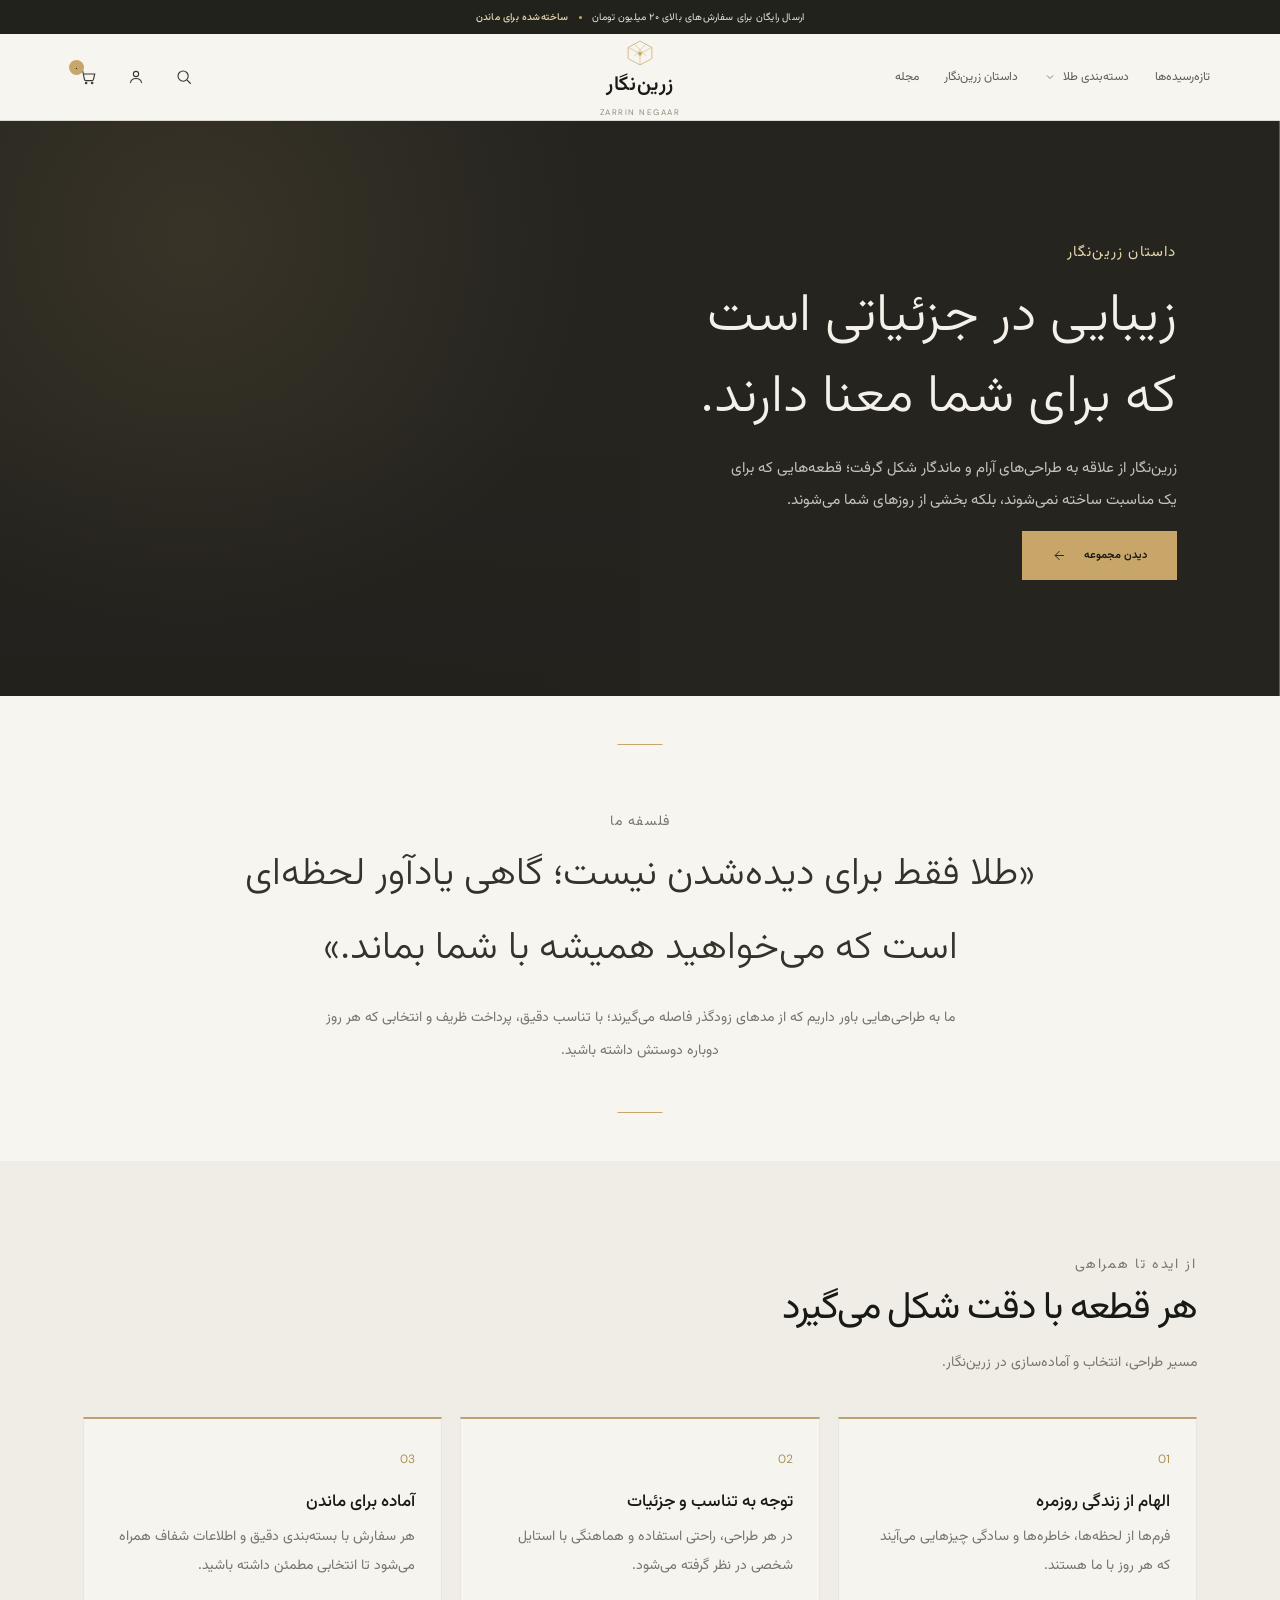
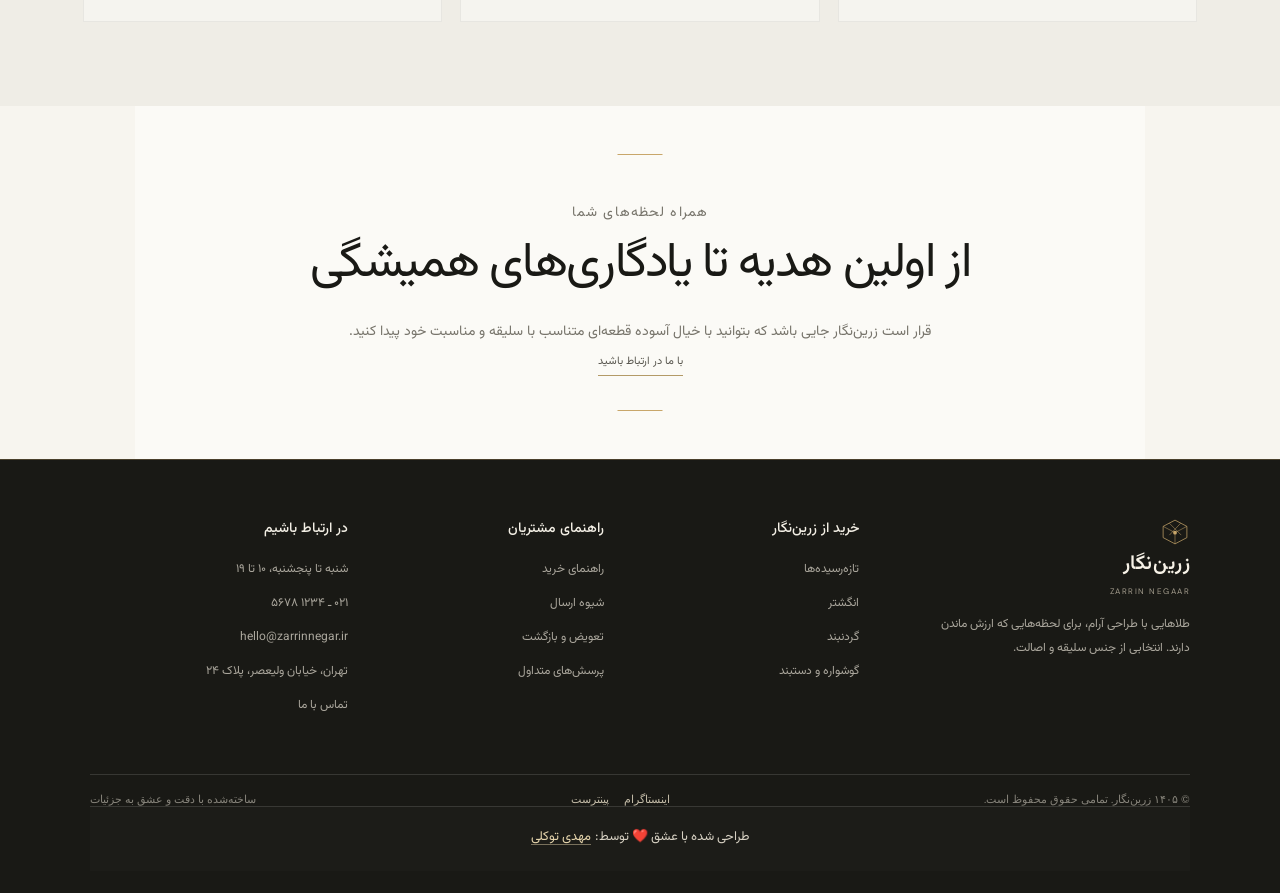
==== commit b3177ea0: "Polish store pages and add designer signature" ====
--- a/about.html
+++ b/about.html
@@ -100,7 +100,9 @@
       <div class="footer-col"><h3>در ارتباط باشیم</h3><p>شنبه تا پنجشنبه، ۱۰ تا ۱۹</p><a href="tel:+982112345678">۰۲۱ ـ ۱۲۳۴ ۵۶۷۸</a><a href="mailto:hello@zarrinnegar.ir">hello@zarrinnegar.ir</a><p>تهران، خیابان ولیعصر، پلاک ۲۴</p><a href="contact.html">تماس با ما</a></div>
     </div>
     <div class="footer-bottom"><span>© ۱۴۰۵ زرین‌نگار. تمامی حقوق محفوظ است.</span><div class="socials"><a href="#" aria-label="اینستاگرام">اینستاگرام</a><a href="#" aria-label="پینترست">پینترست</a></div><span>ساخته‌شده با دقت و عشق به جزئیات</span></div>
-  </footer>
+  
+    <div class="designer-signature" dir="rtl"><span>طراحی شده با عشق <span aria-hidden="true">❤️</span> توسط: </span><a href="https://mahditavakoli.ir/" target="_blank" rel="noopener noreferrer">مهدی توکلی</a></div>
+</footer>
 <div class="toast" role="status" aria-live="polite"></div>
 <script src="assets/site.js" defer></script>
 </body>
--- a/assets/site.css
+++ b/assets/site.css
@@ -813,3 +813,101 @@
 @media (prefers-reduced-motion: reduce) {
   .catalog-products .product-card,.gallery-thumb img,.product-gallery-main img,.craft-card,.journal-grid-page .journal-card img,.shipping-step,.cart-recommendations .product-card { transition: none !important; }
 }
+
+
+/* Final polish: clearer hierarchy, consistent product cards, and functional search */
+:root { --gold-strong:#a98142; --gold-wash:#efe6d2; --paper-light:#fcfbf8; }
+::selection { background: #e7d6ad; color: #24221c; }
+.nav-links { font-size: 12px; }
+.hero-copy p { font-size: 15px; line-height: 2.1; }
+.eyebrow { font-size: 12px; }
+.section { padding-top: 88px; padding-bottom: 88px; }
+.section-kicker { font-size: 12px; }
+.section-heading p { font-size: 14px; line-height: 2; }
+.category-label strong { font-size: 18px; }
+.category-label span { font-size: 12px; }
+.product-card { background: #fcfbf8; }
+.product-image-wrap { background: linear-gradient(145deg,#f4f1e8,#e9e4d8); }
+.product-card .product-image-wrap img { transition: transform .65s cubic-bezier(.22,.68,0,1),filter .35s ease; }
+.product-card:hover .product-image-wrap img { transform: scale(1.045); filter: saturate(.94); }
+.product-card .product-title { font-size: 15px; }
+.product-card .product-weight { font-size: 12px; }
+.product-card .product-price { font-size: 14px; }
+.product-card .product-buy { min-height: 42px; font-size: 12px; }
+.product-tag { font-size: 11px; }
+.editorial-copy p { font-size: 15px; line-height: 2.15; }
+.journal-card h3 { font-size: 15px; line-height: 1.85; }
+.journal-card p { font-size: 13px; line-height: 2.05; }
+.newsletter h2 { font-size: clamp(25px,3vw,36px); }
+.newsletter p { font-size: 14px; line-height: 2; }
+.site-footer { border-top: 1px solid rgba(200,166,106,.28); }
+.footer-col h3 { font-size: 14px; }
+.footer-col a,.footer-col p,.footer-about { font-size: 12px; line-height: 2; }
+.footer-bottom { font-size: 11px; }
+.product-rating { display: none; }
+.product-detail-copy .product-title { margin-bottom: 10px; }
+.product-detail-copy { border-color: rgba(169,129,66,.18); }
+.product-guarantees { border-color: rgba(169,129,66,.2); }
+.catalog-filters { border-radius: 2px; }
+.catalog-products .product-card { background: transparent; }
+.catalog-products .product-meta { padding-inline: 3px; }
+.catalog-campaign { box-shadow: 0 18px 45px rgba(32,29,21,.11); }
+.search-dialog {
+  width: min(640px,calc(100% - 28px)); max-width: none; max-height: min(82svh,740px); padding: 0;
+  border: 1px solid rgba(200,166,106,.35); background: #fbfaf6; color: var(--ink); box-shadow: 0 30px 90px rgba(16,15,12,.3);
+}
+.search-dialog::backdrop { background: rgba(20,19,16,.64); backdrop-filter: blur(4px); }
+.search-dialog[open] { animation: searchIn .2s ease-out both; }
+@keyframes searchIn { from {opacity:0;transform:translateY(8px) scale(.99)} to {opacity:1;transform:translateY(0) scale(1)} }
+.search-dialog-inner { padding: clamp(21px,4vw,34px); }
+.search-dialog-head { display:flex; align-items:center; justify-content:space-between; gap:18px; margin-bottom:21px; }
+.search-dialog-head span { color:#9a7844; font-size:13px; }
+.search-dialog-head strong { display:block; margin-top:4px; font-size:19px; font-weight:500; }
+.search-close { width:38px; height:38px; border:1px solid var(--line); background:transparent; color:#666156; font-size:22px; cursor:pointer; }
+.search-input-wrap { display:flex; align-items:center; gap:12px; padding:0 15px; border:1px solid rgba(25,25,21,.18); background:#fffefa; }
+.search-input-wrap:focus-within { border-color:#b99c64; box-shadow:0 0 0 3px rgba(200,166,106,.12); }
+.search-input-wrap svg { flex:none; width:19px; height:19px; stroke:#8b754e; stroke-width:1.5; fill:none; }
+.search-input-wrap input { width:100%; height:56px; border:0; outline:0; background:transparent; color:var(--ink); font:14px 'Vazirmatn',sans-serif; }
+.search-shortcuts { display:flex; flex-wrap:wrap; gap:8px; margin:16px 0 18px; }
+.search-shortcuts button { padding:8px 12px; border:1px solid var(--line); background:transparent; color:#6d685d; font:12px 'Vazirmatn',sans-serif; cursor:pointer; }
+.search-shortcuts button:hover { border-color:#b99c64; color:#806239; background:#f2eddf; }
+.search-results { display:grid; gap:7px; max-height:42svh; overflow:auto; }
+.search-result { display:grid; grid-template-columns:58px minmax(0,1fr) auto; gap:13px; align-items:center; padding:8px; border-bottom:1px solid rgba(25,25,21,.08); transition:background .2s ease; }
+.search-result:hover { background:#f0ede4; }
+.search-result img { width:58px; height:58px; object-fit:cover; background:#ebe7dd; }
+.search-result strong { display:block; font-size:14px; font-weight:500; }
+.search-result small { display:block; margin-top:4px; color:#817b6e; font-size:12px; }
+.search-result-price { color:#685638; font-size:12px; white-space:nowrap; }
+.search-empty { padding:20px 8px; color:#77746b; font-size:13px; line-height:2; }
+.designer-signature { display:flex; justify-content:center; align-items:center; flex-wrap:wrap; gap:4px; padding:17px 16px 21px; border-top:1px solid rgba(255,255,255,.12); background:#1c1c18; color:#d7d1c3; text-align:center; font-size:13px; line-height:2; }
+.designer-signature a { color:#e7d6ad; text-decoration:underline; text-decoration-color:rgba(231,214,173,.46); text-underline-offset:4px; transition:color .2s ease,text-decoration-color .2s ease; }
+.designer-signature a:hover { color:#fff; text-decoration-color:#fff; }
+.wish-button.active { color:#9a5a4f; border-color:rgba(154,90,79,.25); background:#fff8f5; }
+.wish-button.active svg { fill:currentColor; }
+
+@media (min-width: 1100px) {
+  .product-detail-copy { position: sticky; top: 18px; }
+  .article-content { max-width: 900px; }
+}
+@media (max-width: 700px) {
+  .section { padding-top: 58px; padding-bottom: 58px; }
+  .hero-copy p { font-size: 14px; }
+  .section-heading p { font-size: 13px; }
+  .product-card .product-title { font-size: 14px; }
+  .product-card .product-weight { font-size: 11px; }
+  .product-card .product-price { font-size: 12px; }
+  .product-card .product-buy { min-height: 40px; font-size: 11px; }
+  .footer-col a,.footer-col p,.footer-about { font-size: 13px; }
+  .footer-bottom { font-size: 11px; }
+  .designer-signature { padding: 15px 18px 23px; font-size: 13px; }
+  .product-detail-copy { padding-bottom: 22px; }
+  .product-actions { position: sticky; bottom: 7px; z-index: 6; padding: 8px; margin-inline: -8px; background: rgba(251,250,246,.92); box-shadow: 0 5px 24px rgba(32,29,21,.09); backdrop-filter: blur(10px); }
+  .search-dialog-inner { padding: 20px 16px; }
+  .search-result { grid-template-columns:50px minmax(0,1fr); gap:10px; }
+  .search-result img { width:50px; height:50px; }
+  .search-result-price { grid-column:2; }
+}
+@media (prefers-reduced-motion: reduce) {
+  .search-dialog[open] { animation:none; }
+  .product-card .product-image-wrap img { transition:none; }
+}
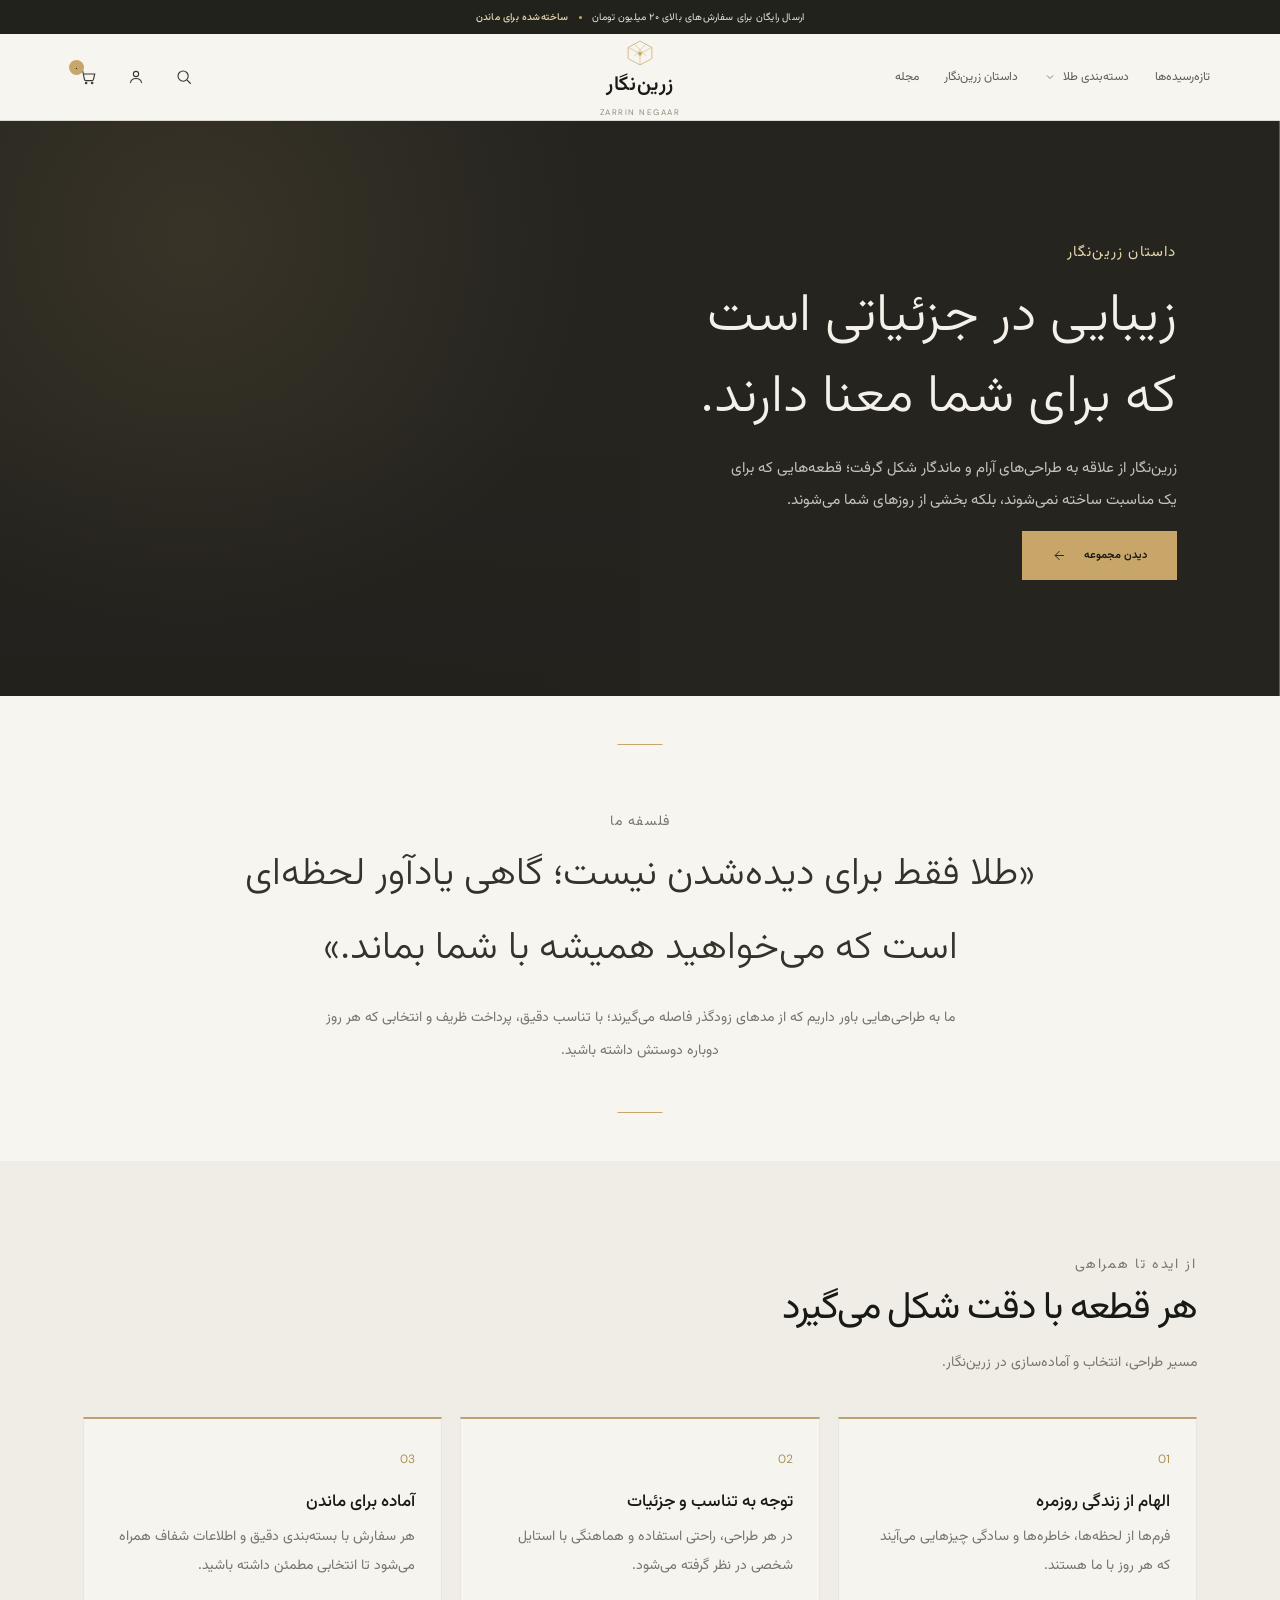
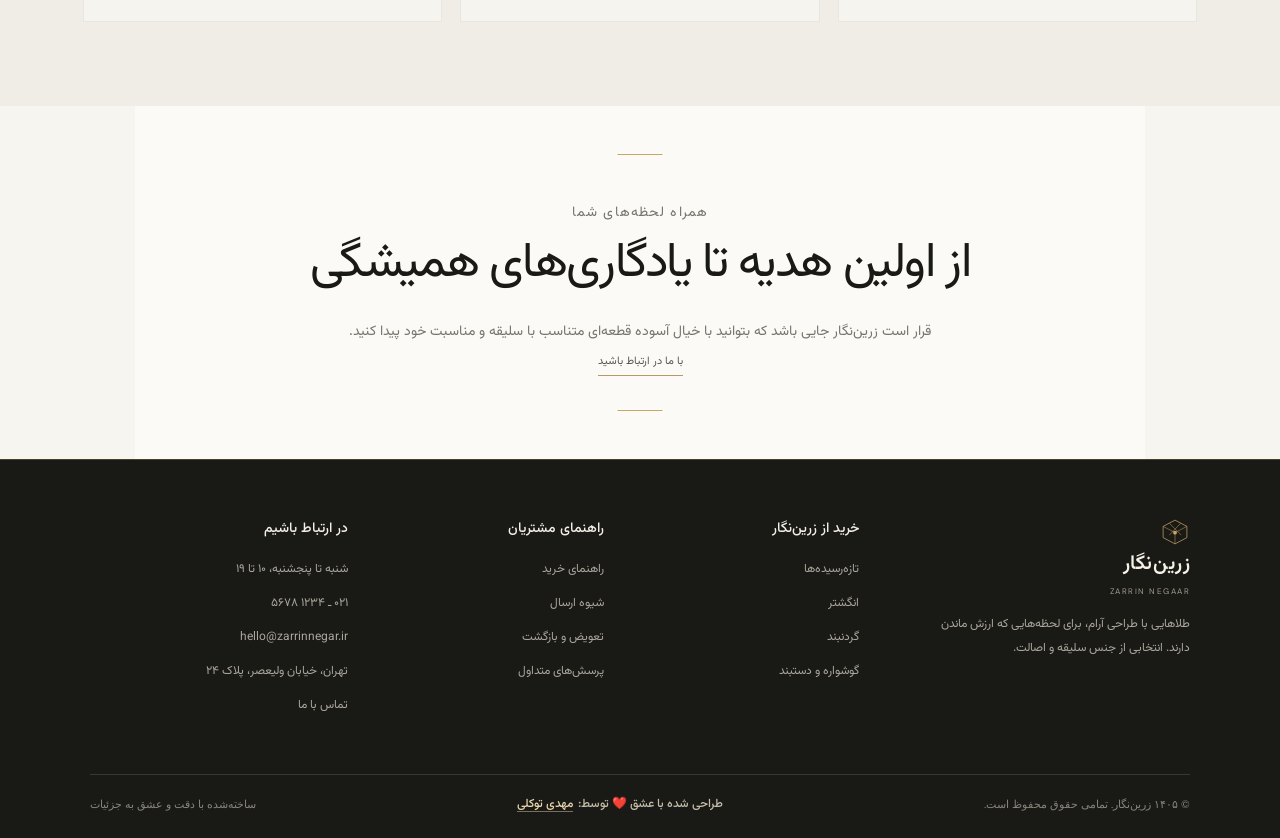
==== commit 61f80282: "Move designer credit into footer social row" ====
--- a/about.html
+++ b/about.html
@@ -99,9 +99,9 @@
       <div class="footer-col"><h3>راهنمای مشتریان</h3><a href="shipping.html#guide">راهنمای خرید</a><a href="shipping.html">شیوه ارسال</a><a href="shipping.html#returns">تعویض و بازگشت</a><a href="faq.html">پرسش‌های متداول</a></div>
       <div class="footer-col"><h3>در ارتباط باشیم</h3><p>شنبه تا پنجشنبه، ۱۰ تا ۱۹</p><a href="tel:+982112345678">۰۲۱ ـ ۱۲۳۴ ۵۶۷۸</a><a href="mailto:hello@zarrinnegar.ir">hello@zarrinnegar.ir</a><p>تهران، خیابان ولیعصر، پلاک ۲۴</p><a href="contact.html">تماس با ما</a></div>
     </div>
-    <div class="footer-bottom"><span>© ۱۴۰۵ زرین‌نگار. تمامی حقوق محفوظ است.</span><div class="socials"><a href="#" aria-label="اینستاگرام">اینستاگرام</a><a href="#" aria-label="پینترست">پینترست</a></div><span>ساخته‌شده با دقت و عشق به جزئیات</span></div>
+    <div class="footer-bottom"><span>© ۱۴۰۵ زرین‌نگار. تمامی حقوق محفوظ است.</span><div class="designer-credit" dir="rtl"><span>طراحی شده با عشق <span aria-hidden="true">❤️</span> توسط:</span><a href="https://mahditavakoli.ir/" target="_blank" rel="noopener noreferrer">مهدی توکلی</a></div><span>ساخته‌شده با دقت و عشق به جزئیات</span></div>
   
-    <div class="designer-signature" dir="rtl"><span>طراحی شده با عشق <span aria-hidden="true">❤️</span> توسط: </span><a href="https://mahditavakoli.ir/" target="_blank" rel="noopener noreferrer">مهدی توکلی</a></div>
+    
 </footer>
 <div class="toast" role="status" aria-live="polite"></div>
 <script src="assets/site.js" defer></script>
--- a/assets/site.css
+++ b/assets/site.css
@@ -167,8 +167,6 @@
     .footer-col a, .footer-col p { display: block; margin: 0 0 10px; color: #aaa69c; font-size: 10px; transition: color .2s; }
     .footer-col a:hover { color: var(--gold-light); }
     .footer-bottom { max-width: 1440px; margin: auto; padding-top: 17px; display: flex; align-items: center; justify-content: space-between; border-top: 1px solid rgba(255,255,255,.13); color: #87847b; font: 9px 'DM Sans', sans-serif; }
-    .socials { display: flex; gap: 15px; }
-    .socials a { color: #c5bda9; }
     .toast { position: fixed; z-index: 50; right: 24px; bottom: 24px; max-width: calc(100vw - 48px); padding: 13px 18px; background: #23231e; color: #f3eedf; font-size: 11px; box-shadow: 0 8px 30px rgba(0,0,0,.18); opacity: 0; pointer-events: none; transform: translateY(12px); transition: .3s; }
     .toast.show { opacity: 1; transform: translateY(0); }
     .mobile-nav { display: none; }
@@ -308,7 +306,6 @@
       .footer-col h3:after { content: ''; display: block; width: 24px; height: 1px; margin: 9px auto 0; background: var(--gold); opacity: .8; }
       .footer-col a, .footer-col p { margin: 0 auto 9px; text-align: center; }
       .footer-bottom { align-items: center; flex-direction: column; justify-content: center; gap: 12px; font-size: 9px; text-align: center; }
-      .socials { justify-content: center; gap: 18px; }
     }
     @media (max-width: 390px) {
       .hero-actions { gap: 13px; }
@@ -844,6 +841,9 @@
 .footer-col h3 { font-size: 14px; }
 .footer-col a,.footer-col p,.footer-about { font-size: 12px; line-height: 2; }
 .footer-bottom { font-size: 11px; }
+.designer-credit { display:flex; align-items:center; justify-content:center; flex-wrap:wrap; gap:5px; direction:rtl; color:#c5bda9; font:500 12px/2 'Vazirmatn',sans-serif; text-align:center; }
+.designer-credit a { color:#e7d6ad; text-decoration:underline; text-decoration-color:rgba(231,214,173,.46); text-underline-offset:4px; transition:color .2s ease,text-decoration-color .2s ease; }
+.designer-credit a:hover { color:#fff; text-decoration-color:#fff; }
 .product-rating { display: none; }
 .product-detail-copy .product-title { margin-bottom: 10px; }
 .product-detail-copy { border-color: rgba(169,129,66,.18); }
@@ -879,9 +879,6 @@
 .search-result small { display:block; margin-top:4px; color:#817b6e; font-size:12px; }
 .search-result-price { color:#685638; font-size:12px; white-space:nowrap; }
 .search-empty { padding:20px 8px; color:#77746b; font-size:13px; line-height:2; }
-.designer-signature { display:flex; justify-content:center; align-items:center; flex-wrap:wrap; gap:4px; padding:17px 16px 21px; border-top:1px solid rgba(255,255,255,.12); background:#1c1c18; color:#d7d1c3; text-align:center; font-size:13px; line-height:2; }
-.designer-signature a { color:#e7d6ad; text-decoration:underline; text-decoration-color:rgba(231,214,173,.46); text-underline-offset:4px; transition:color .2s ease,text-decoration-color .2s ease; }
-.designer-signature a:hover { color:#fff; text-decoration-color:#fff; }
 .wish-button.active { color:#9a5a4f; border-color:rgba(154,90,79,.25); background:#fff8f5; }
 .wish-button.active svg { fill:currentColor; }
 
@@ -899,7 +896,6 @@
   .product-card .product-buy { min-height: 40px; font-size: 11px; }
   .footer-col a,.footer-col p,.footer-about { font-size: 13px; }
   .footer-bottom { font-size: 11px; }
-  .designer-signature { padding: 15px 18px 23px; font-size: 13px; }
   .product-detail-copy { padding-bottom: 22px; }
   .product-actions { position: sticky; bottom: 7px; z-index: 6; padding: 8px; margin-inline: -8px; background: rgba(251,250,246,.92); box-shadow: 0 5px 24px rgba(32,29,21,.09); backdrop-filter: blur(10px); }
   .search-dialog-inner { padding: 20px 16px; }
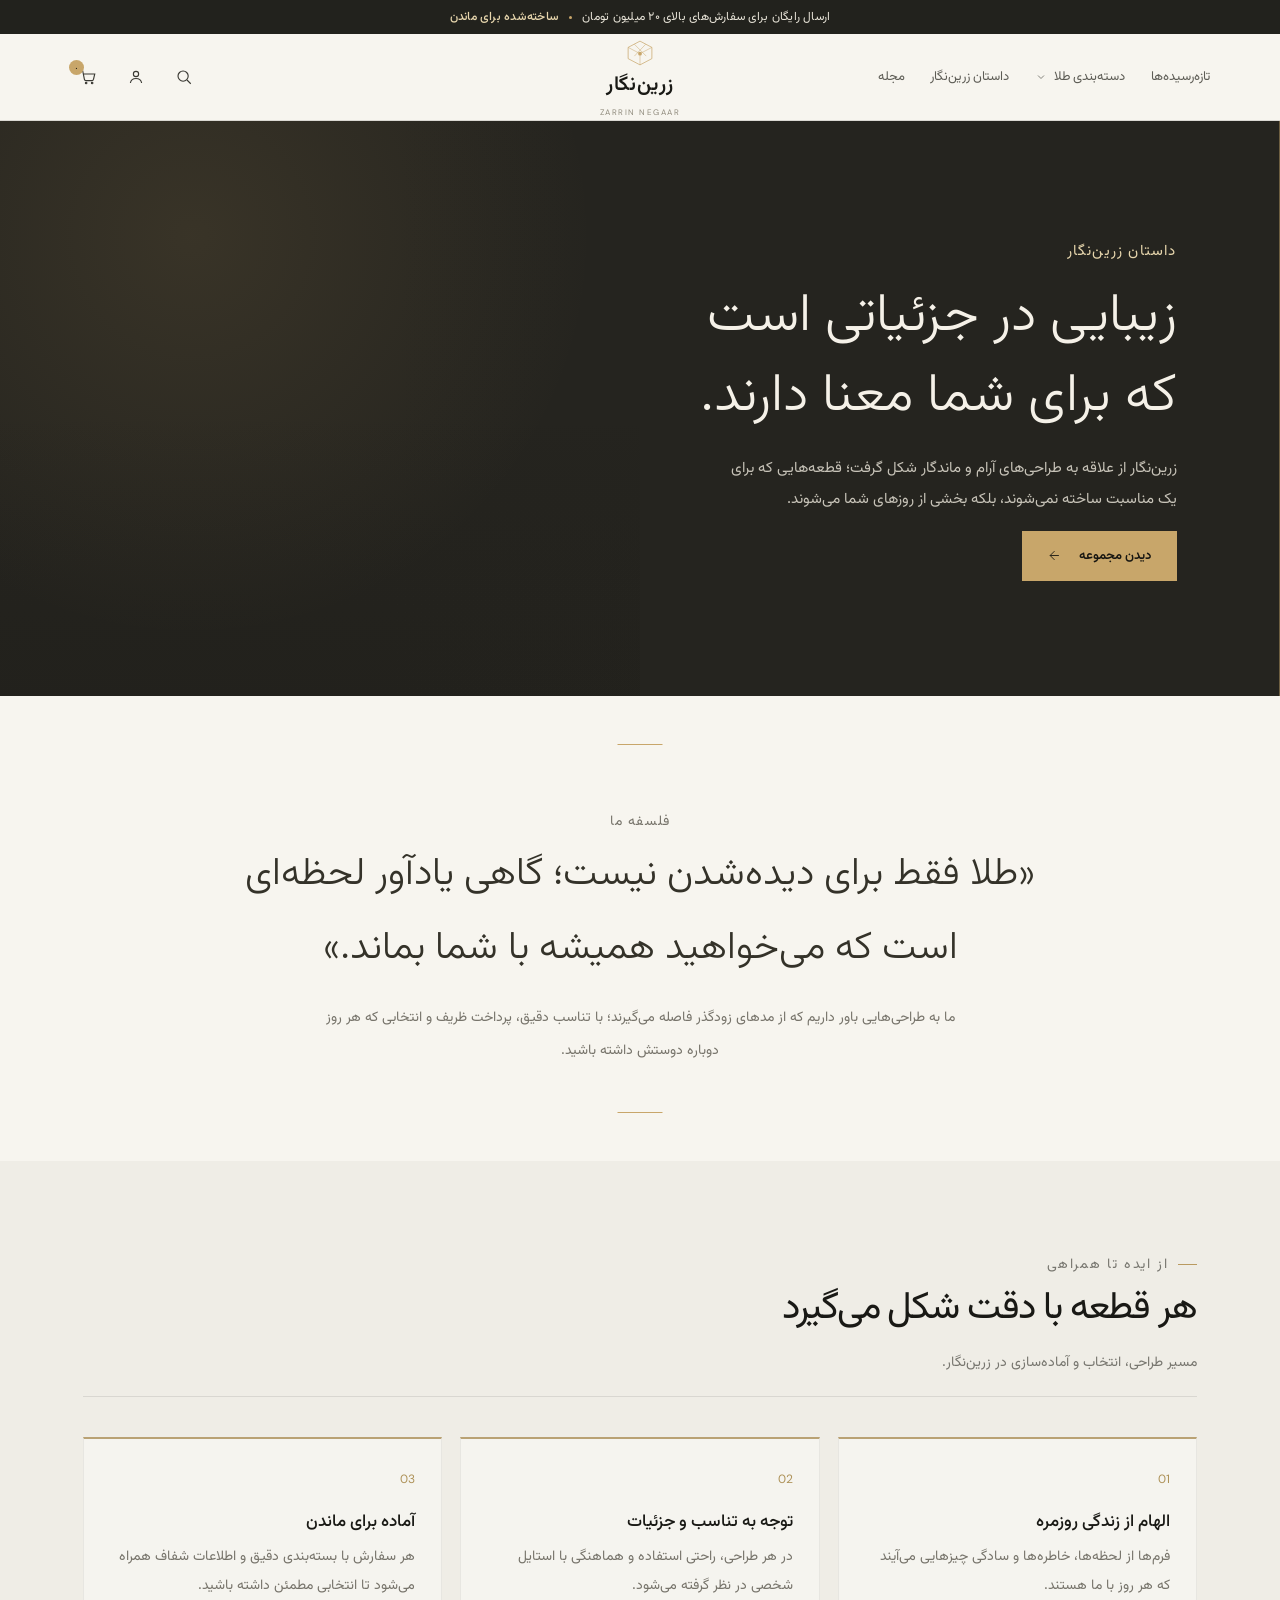
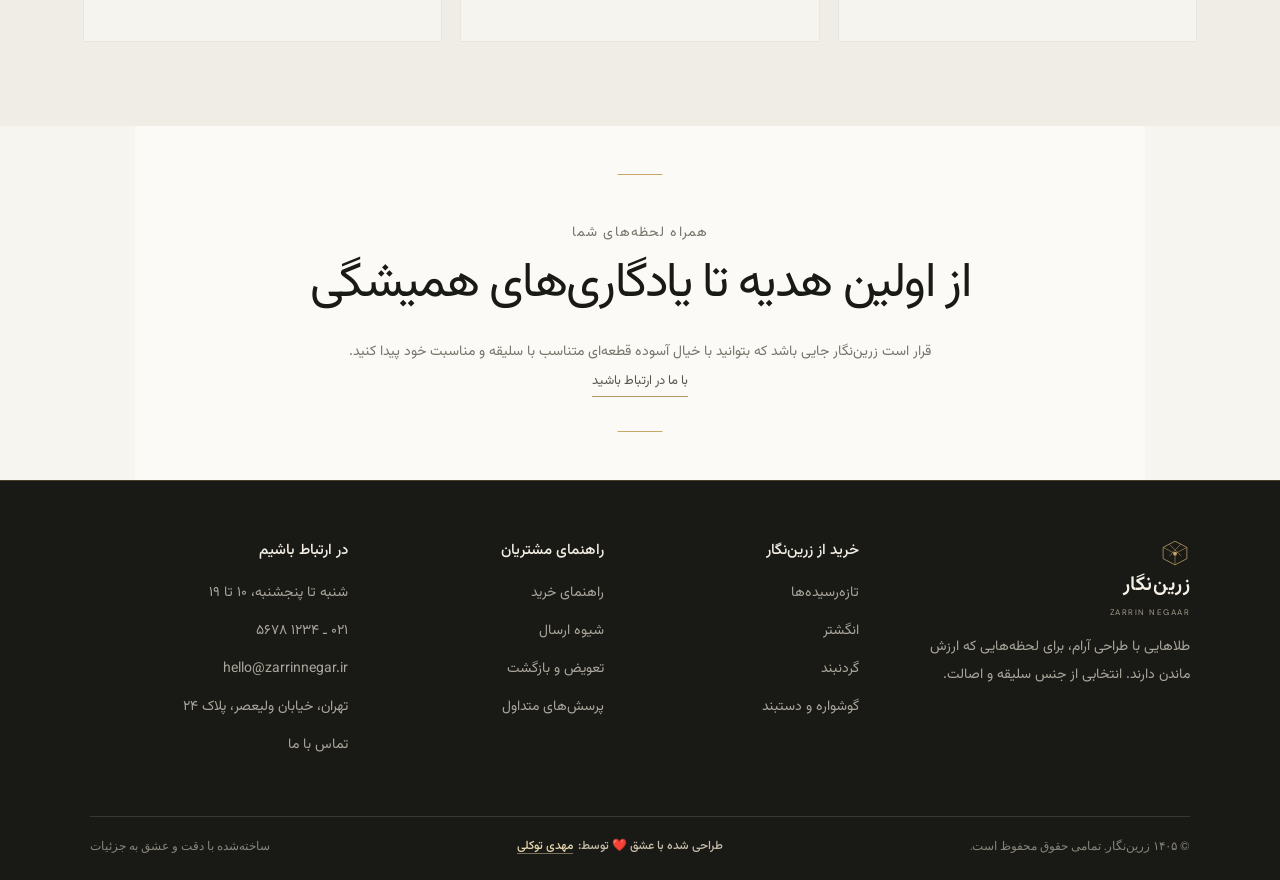
==== commit 12972f23: "Refresh cached storefront styles" ====
--- a/about.html
+++ b/about.html
@@ -9,7 +9,7 @@
   <link rel="preconnect" href="https://fonts.googleapis.com">
   <link rel="preconnect" href="https://fonts.gstatic.com" crossorigin>
   <link href="https://fonts.googleapis.com/css2?family=DM+Sans:wght@400;500;600;700&family=Vazirmatn:wght@300;400;500;600;700;800&display=swap" rel="stylesheet">
-  <link rel="stylesheet" href="assets/site.css">
+  <link rel="stylesheet" href="assets/site.css?v=20261118">
 </head>
 <body data-page="about">
 <div class="announcement"><span>ارسال رایگان برای سفارش‌های بالای ۲۰ میلیون تومان</span><span class="dot"></span><b>ساخته‌شده برای ماندن</b></div>
--- a/assets/site.css
+++ b/assets/site.css
@@ -907,3 +907,125 @@
   .search-dialog[open] { animation:none; }
   .product-card .product-image-wrap img { transition:none; }
 }
+
+ 
+/* Atelier refinement */
+.announcement { font-size: 12px; }
+.nav-links { font-size: 13px; }
+.hero { isolation: isolate; }
+.hero:before { content: ''; position: absolute; z-index: 1; top: 50%; left: 20%; width: min(31vw,390px); aspect-ratio: 1; border: 1px solid rgba(231,214,173,.22); border-radius: 50%; transform: translateY(-50%); box-shadow: 0 0 0 20px rgba(231,214,173,.035),0 0 0 42px rgba(231,214,173,.025); pointer-events: none; }
+.hero-copy p { font-size: 15px; line-height: 2.2; }
+.button-primary { min-height: 50px; font-size: 13px; }
+.text-link,.view-all { font-size: 13px; }
+.section-heading { padding-bottom: 19px; border-bottom: 1px solid rgba(25,25,21,.1); }
+.section-kicker { display: inline-flex; align-items: center; gap: 9px; font-size: 13px; }
+.section-kicker:before { content: ''; width: 19px; height: 1px; background: #b99a60; }
+.category-grid { grid-template-columns: repeat(4,minmax(0,1fr)); grid-auto-rows: clamp(190px,18vw,230px); gap: 14px; }
+.category-card,.category-card img { min-height: 0; }
+.category-card { height: 100%; transition: transform .35s ease,box-shadow .35s ease; }
+.category-card:nth-child(1) { grid-column: span 2; grid-row: span 2; }
+.category-card:nth-child(2) { grid-column: span 2; grid-row: auto; }
+.category-card:nth-child(3),.category-card:nth-child(4) { grid-column: span 1; grid-row: auto; }
+.category-card:nth-child(1) .category-label strong { font-size: 23px; }
+.category-label { right: 22px; left: 22px; bottom: 21px; }
+.category-label span { font-size: 13px; }
+.category-arrow { transition: background .25s ease,border-color .25s ease,transform .25s ease; }
+.category-card:hover .category-arrow { transform: translateX(-3px); border-color: rgba(231,214,173,.85); background: rgba(200,166,106,.2); }
+.products-grid { gap: 22px; }
+.product-card { overflow: hidden; border: 1px solid rgba(25,25,21,.08); background: #fcfbf8; box-shadow: 0 6px 22px rgba(32,29,21,.025); transition: transform .3s ease,box-shadow .3s ease; }
+.product-card:hover { transform: translateY(-4px); box-shadow: 0 18px 42px rgba(32,29,21,.1); }
+.product-image-wrap { isolation: isolate; aspect-ratio: .92; }
+.product-image-link { position: absolute; z-index: 1; inset: 0; display: block; overflow: hidden; color: #fff; }
+.product-image-link img { position: absolute; inset: 0; width: 100%; height: 100%; object-fit: cover; }
+.product-image-cta { position: absolute; right: 15px; bottom: 15px; z-index: 2; padding: 9px 13px; border: 1px solid rgba(255,255,255,.46); background: rgba(26,25,21,.72); color: #fff; font-size: 12px; line-height: 1.6; opacity: 0; transform: translateY(5px); transition: opacity .25s ease,transform .25s ease; pointer-events: none; backdrop-filter: blur(8px); }
+.product-card:hover .product-image-cta,.product-image-link:focus-visible .product-image-cta { opacity: 1; transform: none; }
+.product-tag { z-index: 3; padding: 6px 11px; font-size: 12px; }
+.wish-button { z-index: 4; border: 1px solid rgba(25,25,21,.08); }
+.product-meta { padding: 15px 14px 12px; border-top: 1px solid rgba(185,154,96,.2); }
+.product-title { font-size: 16px; }
+.product-weight { color: #716e65; font-size: 13px; }
+.product-price { color: #564526; font-size: 15px; font-weight: 600; }
+.price-unit { font-size: 12px; }
+.product-buy { min-height: 45px; display: flex; align-items: center; justify-content: space-between; gap: 10px; padding: 9px 12px; margin-top: 14px; border: 1px solid rgba(25,25,21,.13); color: #4b483f; font-size: 13px; }
+.product-buy span { float: none; font-size: 19px; }
+.product-card:hover .product-buy { border-color: #292821; background: #292821; color: #f7f3e9; }
+.product-card:hover .product-buy span { color: #e7d6ad; }
+.value-item strong { font-size: 14px; }
+.value-item span { font-size: 12px; line-height: 1.8; }
+.journal-card time { font-size: 12px; }
+.journal-card h3 { font-size: 16px; }
+.journal-card p { font-size: 14px; line-height: 2.1; }
+.newsletter p { font-size: 15px; line-height: 2.1; }
+.newsletter-form input { font-size: 14px; }
+.newsletter-form button { font-size: 13px; }
+.page-lead { font-size: 15px; line-height: 2.2; }
+.breadcrumb { font-size: 12px; }
+.catalog-toolbar,.filter-option { font-size: 13px; }
+.filter-note { font-size: 13px; line-height: 2; }
+.catalog-chip { font-size: 12px; }
+.eyebrow-pill { font-size: 12px; }
+.site-footer .footer-about,.site-footer .footer-col a,.site-footer .footer-col p { font-size: 14px; line-height: 2; }
+.site-footer .footer-col h3 { font-size: 15px; }
+.footer-bottom { font-size: 12px; }
+.product-detail-copy .product-description { font-size: 16px; }
+.product-detail-copy .product-accordions summary { font-size: 14px; }
+.product-detail-copy .product-accordions details p { font-size: 14px; }
+.article-content p { font-size: 16px; }
+.faq-item summary { font-size: 15px; }
+.faq-item p { font-size: 14px; }
+.shipping-step p,.policy-card p { font-size: 14px; }
+.contact-form label { font-size: 14px; }
+.cart-summary-note { font-size: 13px; }
+
+@media (max-width: 1050px) {
+  .nav-links { font-size: 11px; }
+  .category-grid { grid-template-columns: repeat(2,minmax(0,1fr)); grid-auto-rows: clamp(220px,27vw,300px); }
+  .category-card:nth-child(n) { grid-column: auto; grid-row: auto; min-height: 250px; }
+  .category-card:nth-child(n) img { min-height: 0; }
+  .category-card:nth-child(1) .category-label strong { font-size: 19px; }
+}
+@media (max-width: 760px) {
+  .announcement { font-size: 11px; }
+  .hero:before { display: none; }
+  .hero-copy p,.editorial-copy p,.newsletter p { font-size: 15px; }
+  .button-primary { min-height: 46px; font-size: 13px; }
+  .text-link,.view-all { font-size: 12px; }
+  .section-heading { padding-bottom: 15px; margin-bottom: 24px; gap: 12px; }
+  .section-heading h2 { font-size: 27px; }
+  .section-heading p { max-width: 270px; font-size: 14px; line-height: 2; }
+  .category-grid { grid-template-columns: repeat(2,minmax(0,1fr)); grid-auto-rows: minmax(210px,auto); gap: 11px; }
+  .category-card:nth-child(n) { min-height: 210px; }
+  .category-card:nth-child(1) { grid-column: 1 / -1; min-height: 250px; grid-row: auto; }
+  .category-card:nth-child(1) .category-label strong { font-size: 21px; }
+  .category-label { right: 15px; left: 15px; bottom: 15px; }
+  .category-label strong { font-size: 17px; }
+  .category-label span { font-size: 12px; }
+  .products-grid { gap: 25px 12px; }
+  .product-meta { padding: 12px 10px 10px; }
+  .product-title-row,.catalog-products .product-title-row { flex-direction: column; align-items: flex-start; gap: 4px; }
+  .product-card .product-title { font-size: 15px; }
+  .product-card .product-weight { font-size: 12px; }
+  .product-card .product-price { font-size: 13px; }
+  .product-card .price-unit { font-size: 11px; }
+  .product-card .product-buy { min-height: 44px; padding-inline: 9px; font-size: 12px; }
+  .product-image-cta { right: 9px; bottom: 9px; padding: 7px 10px; font-size: 11px; opacity: 1; transform: none; }
+  .value-item strong { font-size: 13px; }
+  .value-item span { font-size: 12px; }
+  .journal-card h3 { font-size: 15px; }
+  .journal-card p,.article-content p { font-size: 14px; }
+  .newsletter-form input { font-size: 14px; }
+  .newsletter-form button { font-size: 13px; }
+  .site-footer .footer-about,.site-footer .footer-col a,.site-footer .footer-col p { font-size: 14px; }
+  .footer-bottom { font-size: 12px; }
+  .page-lead { font-size: 14px; }
+  .product-detail-copy .product-description,.article-content p { font-size: 15px; }
+  .product-detail-copy .product-accordions details p,.faq-item p { font-size: 14px; }
+  .catalog-toolbar,.filter-option,.filter-note,.catalog-chip { font-size: 13px; }
+  .shipping-step p,.policy-card p { font-size: 14px; }
+}
+@media (hover:none) {
+  .product-image-cta { opacity: 1; transform: none; }
+}
+@media (prefers-reduced-motion: reduce) {
+  .category-card,.category-arrow,.product-card,.product-image-cta { transition: none !important; }
+}
